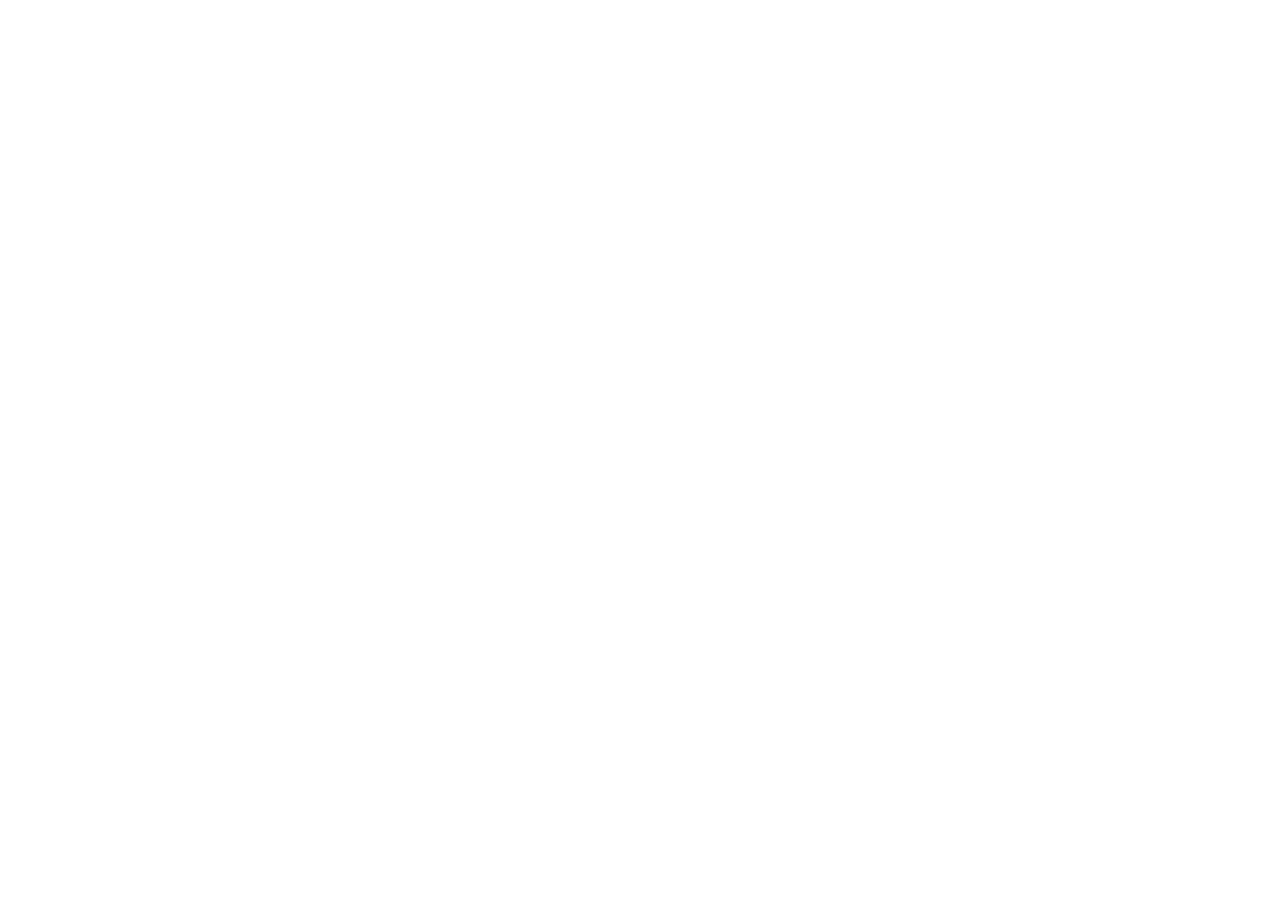
==== index.html @ 92e092a7 "1a" ====
<!DOCTYPE html>
<html>
<head>
  <meta charset="UTF-8">
  <title>Página de prueba<title>
</head>
<body>

<header id="header" class="App-header navbar-fixed-top">
    <div id="header-navigation" class="Header-navigation"><div class="Navigation ButtonGroup "></div></div>
    <div class="container">
        <h1 class="Header-title">
            <a href="https://chronalc.flarum.cloud" id="home-link">
                                            <img src="https://chronalc.flarum.cloud/assets/logo-mmslhruw.png" alt="Chronalc Forum" class="Header-logo">
                                    </a>
        </h1>
        <div id="header-primary" class="Header-primary"><ul class="Header-controls"></ul></div>
        <div id="header-secondary" class="Header-secondary"><ul class="Header-controls"><li class="item-search"><div class="Search "><div class="Search-input"><input class="FormControl" type="search" placeholder="Search Forum"></div><ul class="Dropdown-menu Search-results"></ul></div></li><li class="item-flags"><div class="ButtonGroup Dropdown dropdown NotificationsDropdown itemCount0"><button class="Dropdown-toggle Button Button--flat" data-toggle="dropdown" title="Flagged Posts"><i class="icon fas fa-flag Button-icon"></i><span class="Button-label">Flagged Posts</span></button><div class="Dropdown-menu Dropdown-menu--right"></div></div></li><li class="item-notifications"><div class="ButtonGroup Dropdown dropdown NotificationsDropdown itemCount0"><button class="Dropdown-toggle Button Button--flat" data-toggle="dropdown" title="Notifications"><i class="icon fas fa-bell Button-icon"></i><span class="Button-label">Notifications</span></button><div class="Dropdown-menu Dropdown-menu--right"></div></div></li><li class="item-session"><div class="ButtonGroup Dropdown dropdown SessionDropdown itemCount5"><button class="Dropdown-toggle Button Button--user Button--flat" data-toggle="dropdown"><img class="Avatar " src="https://chronalc.flarum.cloud/assets/avatars/tOVWVHpkF4E9mELz.png" alt=""> <span class="Button-label"><span class="username">admin</span></span></button><ul class="Dropdown-menu dropdown-menu Dropdown-menu--right"><li class="item-profile"><a href="/u/admin" active="false" type="button" title="Profile" class="hasIcon"><i class="icon fas fa-user Button-icon"></i><span class="Button-label">Profile</span></a></li><li class="item-settings"><a href="/settings" active="false" type="button" title="Settings" class="hasIcon"><i class="icon fas fa-cog Button-icon"></i><span class="Button-label">Settings</span></a></li><li class="item-administration"><a href="https://chronalc.flarum.cloud/admin" target="_blank" active="false" type="button" title="Administration" class="hasIcon"><i class="icon fas fa-wrench Button-icon"></i><span class="Button-label">Administration</span></a></li><li class="Dropdown-separator"></li><li class="item-logOut"><button type="button" title="Log Out" class="hasIcon"><i class="icon fas fa-sign-out-alt Button-icon"></i><span class="Button-label">Log Out</span></button></li></ul></div></li></ul></div>
    </div>
</header>

</body>
</html>

<style>
    
    
    /*! CSS Used from: https://chronalc.flarum.cloud/assets/forum-a314f57c.css */
.fas{-moz-osx-font-smoothing:grayscale;-webkit-font-smoothing:antialiased;display:inline-block;font-style:normal;font-variant:normal;text-rendering:auto;line-height:1;}
.fa-bell:before{content:"\f0f3";}
.fa-cog:before{content:"\f013";}
.fa-flag:before{content:"\f024";}
.fa-sign-out-alt:before{content:"\f2f5";}
.fa-user:before{content:"\f007";}
.fa-wrench:before{content:"\f0ad";}
.fas{font-family:'Font Awesome 5 Free';font-weight:900;}
header{display:block;}
a{background-color:transparent;}
a:active,a:hover{outline:0;}
h1{font-size:2em;margin:.67em 0;}
img{border:0;}
button,input{color:inherit;font:inherit;margin:0;}
button{overflow:visible;}
button{text-transform:none;}
button{-webkit-appearance:button;cursor:pointer;}
button::-moz-focus-inner,input::-moz-focus-inner{border:0;padding:0;}
input{line-height:normal;}
input[type="search"]{-webkit-appearance:textfield;-moz-box-sizing:content-box;-webkit-box-sizing:content-box;box-sizing:content-box;}
@media print{
*,*:before,*:after{background:transparent!important;color:#000!important;box-shadow:none!important;text-shadow:none!important;}
a,a:visited{text-decoration:underline;}
a[href]:after{content:" (" attr(href) ")";}
img{page-break-inside:avoid;}
img{max-width:100%!important;}
}
*,*:before,*:after{-webkit-box-sizing:border-box;-moz-box-sizing:border-box;box-sizing:border-box;}
h1{line-height:1.3;}
input,button{font-family:inherit;font-size:inherit;line-height:inherit;}
a{cursor:pointer;color:#001a2a;text-decoration:none;}
a:hover{text-decoration:underline;}
.container{margin-right:auto;margin-left:auto;padding-left:15px;padding-right:15px;}
.container:before,.container:after{content:" ";display:table;}
.container:after{clear:both;}
@media (min-width: 768px) and (max-width: 991px){
.container{width:768px;}
}
@media (min-width: 992px) and (max-width: 1099px){
.container{width:992px;}
}
@media (min-width: 1100px){
.container{width:1100px;}
}
input[type="search"]{-webkit-appearance:none;}
.Header-controls{margin:0;padding:0;list-style:none;}
.Header-logo{max-height:30px;vertical-align:middle;}
@media (max-width: 767px){
.App-header .container{padding:0;}
.Header-navigation{display:none;}
.Header-title{padding:13px 10px;font-size:16px;font-weight:normal;margin:0;text-align:center;}
.Header-controls{margin-top:10px;}
.Header-controls>li{padding:0 10px 0;}
.Header-controls .FormControl,.Header-controls .ButtonGroup,.Header-controls .Button{width:100%;text-align:left;}
.Header-secondary .Search{margin:10px 0;}
}
@media (max-width: 767px){
.App-drawer a{color:#fff;}
.App-drawer .Search-input{color:#99a3aa;}
.App-drawer .FormControl{background:#001726;border:0;color:#99a3aa;}
.App-drawer .FormControl::-moz-placeholder{color:#99a3aa;opacity:1;}
.App-drawer .FormControl:-ms-input-placeholder{color:#99a3aa;}
.App-drawer .FormControl::-webkit-input-placeholder{color:#99a3aa;}
.App-drawer .FormControl:focus{color:#fff;background:#00080c;}
.App-drawer .Button,.App-drawer .Button:hover{color:#99a3aa;background:#001726;}
.App-drawer .Button--flat{background:transparent;}
.App-drawer .Button:active,.App-drawer .Button:focus{background:#001726;color:#99a3aa;}
}
@media (min-width: 768px){
.App-header{background:rgba(0,26,42,0.98);position:fixed;top:0;left:0;right:0;z-index:1000;border-bottom:1px solid #e8ecf3;-webkit-transform:translate3d(0, 0, 0);transform:translate3d(0, 0, 0);-webkit-transition:box-shadow 0.2s, -webkit-transform 0.2s;-o-transition:box-shadow 0.2s, -webkit-transform 0.2s;transition:box-shadow 0.2s, -webkit-transform 0.2s;padding:8px;position:absolute;border-bottom:0;}
.affix .App-header{position:fixed;}
.App-header,.App-header a{color:#fff;}
.App-header .Search-input{color:#99a3aa;}
.App-header .FormControl{background:#001726;border:0;color:#99a3aa;}
.App-header .FormControl::-moz-placeholder{color:#99a3aa;opacity:1;}
.App-header .FormControl:-ms-input-placeholder{color:#99a3aa;}
.App-header .FormControl::-webkit-input-placeholder{color:#99a3aa;}
.App-header .FormControl:focus{color:#fff;background:#00080c;}
.App-header .Button,.App-header .Button:hover{color:#99a3aa;background:#001726;}
.App-header .Button--flat{background:transparent;}
.App-header .Button:active,.App-header .Button:focus{background:#001726;color:#99a3aa;}
.Header-navigation{float:left;margin-right:25px;}
.Header-controls,.Header-controls>li{display:inline-block;vertical-align:middle;}
.Header-primary{float:left;}
.Header-title{float:left;vertical-align:top;font-size:18px;font-weight:normal;margin:0 15px 0 0;line-height:34px;}
.Header-secondary{float:right;}
.Header-secondary .Search{margin-right:10px;}
}
@media (min-width: 768px) and (max-width: 767px){
.App-header{height:46px;}
}
@media (min-width: 768px) and (min-width: 768px){
.App-header{height:52px;}
}
@media (min-width: 768px) and (max-width: 991px){
.Header-secondary .Search:not(.active) input{padding-right:0;}
}
.Avatar{display:inline-block;box-sizing:content-box;color:#fff;text-align:center;vertical-align:top;background-color:#e8ecf3;font-weight:normal;width:48px;height:48px;border-radius:48px;font-size:24px;line-height:48px;}
.ButtonGroup{position:relative;display:inline-block;vertical-align:middle;}
.ButtonGroup>.Button{position:relative;float:left;}
.ButtonGroup>.Button:hover,.ButtonGroup>.Button:focus,.ButtonGroup>.Button:active{z-index:2;}
.Button{display:inline-block;margin-bottom:0;text-align:center;vertical-align:middle;cursor:pointer;white-space:nowrap;line-height:20px;padding:8px 13px;border-radius:4px;-webkit-user-select:none;-moz-user-select:none;-ms-user-select:none;user-select:none;color:#667c99;background:#e8ecf3;border:0;}
.Button:hover,.Button:focus{background-color:#d7dfea;}
.Button:active{background-color:#c7d2e1;}
.Button:hover{text-decoration:none;}
.Button:active{-webkit-box-shadow:inset 0 3px 5px rgba(0,0,0,0.125);box-shadow:inset 0 3px 5px rgba(0,0,0,0.125);outline:none;}
.Button:focus{outline:none;}
.Button .Button-label{-webkit-transition:margin-right .1s;-o-transition:margin-right .1s;transition:margin-right .1s;}
.Button--flat{background:transparent;border-radius:18px;}
.SessionDropdown .Dropdown-toggle{border-radius:18px;}
.SessionDropdown .Dropdown-toggle .Avatar{margin:-2px 5px -2px -6px;width:24px;height:24px;border-radius:24px;font-size:12px;line-height:24px;}
.Button-icon{margin-right:7px;}
.Button-icon{font-size:14px;}
.Dropdown{position:relative;}
.Dropdown-menu{position:absolute;top:100%;left:0;z-index:1030;display:none;min-width:160px;padding:8px 0;margin:7px 0;background:#fff;border-radius:4px;-webkit-box-shadow:0 2px 6px rgba(0,0,0,0.35);box-shadow:0 2px 6px rgba(0,0,0,0.35);list-style:none;text-align:left;color:#111;font-size:13px;line-height:1.5;}
.Dropdown-menu>li>a,.Dropdown-menu>li>button{padding:8px 15px;display:block;width:100%;color:#111;border-radius:0;border:0;background:none;white-space:nowrap;overflow:hidden;text-overflow:ellipsis;-webkit-box-shadow:none;box-shadow:none;text-align:left;font-size:13px;font-weight:normal;text-decoration:none;}
.Dropdown-menu>li>a.hasIcon,.Dropdown-menu>li>button.hasIcon{padding-left:40px;}
.Dropdown-menu>li>a .Button-icon,.Dropdown-menu>li>button .Button-icon{float:left;margin-left:-25px;margin-top:2px;width:16px;text-align:center;}
.Dropdown-menu>li>a:hover,.Dropdown-menu>li>button:hover{background:#e8ecf3;}
.Dropdown-menu>li>a:focus,.Dropdown-menu>li>button:focus{outline:none;}
.Dropdown-menu--right{left:auto;right:0;}
.Dropdown-separator{margin:8px 0;background-color:#e8ecf3;height:1px;}
@media (max-width: 767px){
.Dropdown .Dropdown-menu{margin:0;position:fixed;left:0!important;right:0!important;width:auto!important;bottom:0;top:auto;padding:0;padding-bottom:40px!important;display:block;max-height:70vh;border-radius:0;-webkit-box-shadow:0 2px 6px rgba(0,0,0,0.35);box-shadow:0 2px 6px rgba(0,0,0,0.35);visibility:hidden;overflow:auto;-webkit-overflow-scrolling:touch;-webkit-transform:translate3d(0, 70vh, 0);transform:translate3d(0, 70vh, 0);-webkit-transition:-webkit-transform  0.3s, visibility 0s 0.3s;-moz-transition:-moz-transform  0.3s, visibility 0s 0.3s;-o-transition:-o-transform  0.3s, visibility 0s 0.3s;transition:transform  0.3s, visibility 0s 0.3s;}
.Dropdown .Dropdown-menu>li>a,.Dropdown .Dropdown-menu>li>button{background:#fff;font-size:16px;padding:15px 20px;}
.Dropdown .Dropdown-menu>li>a.hasIcon,.Dropdown .Dropdown-menu>li>button.hasIcon{padding-left:50px;}
.Dropdown .Dropdown-menu>li>a .Button-icon,.Dropdown .Dropdown-menu>li>button .Button-icon{font-size:16px;margin-left:-30px;}
.Dropdown .Dropdown-menu>li>a:hover,.Dropdown .Dropdown-menu>li>button:hover{background:#e8ecf3;}
.Dropdown-separator{margin:0;}
}
.FormControl{display:block;width:100%;height:36px;padding:8px 13px;font-size:13px;line-height:1.5;color:#667c99;background-color:#e8ecf3;border:2px solid transparent;border-radius:4px;-webkit-transition:border-color .15s, background .15s;-o-transition:border-color .15s, background .15s;transition:border-color .15s, background .15s;-webkit-appearance:none;}
.FormControl:focus{background-color:#fff;color:#111;border-color:#001a2a;outline:none;}
.FormControl::-moz-placeholder{color:#667c99;opacity:1;}
.FormControl:-ms-input-placeholder{color:#667c99;}
.FormControl::-webkit-input-placeholder{color:#667c99;}
@media (max-width: 767px){
.FormControl{font-size:16px;}
}
.Search{position:relative;}
@media (min-width: 768px){
.Search{-webkit-transition:margin-left .4s;-o-transition:margin-left .4s;transition:margin-left .4s;}
}
.Search-results{max-height:70vh;overflow:auto;left:auto;right:0;}
@media (max-width: 767px){
.Search-results{left:0;}
}
.Search-input{overflow:hidden;color:#667c99;}
.Search-input:before{-moz-osx-font-smoothing:grayscale;-webkit-font-smoothing:antialiased;display:inline-block;font-style:normal;font-variant:normal;text-rendering:auto;line-height:1;font-family:'Font Awesome 5 Free';font-weight:900;content:"\f002";float:left;margin-right:-36px;width:36px;font-size:14px;text-align:center;position:relative;padding:8px 0;line-height:1.5;pointer-events:none;}
.Search-input input{float:left;width:225px;padding-left:32px;padding-right:32px;-webkit-transition:all .4s;-o-transition:all .4s;transition:all .4s;box-sizing:inherit!important;}
@media (min-width: 1100px){
.App-header .container{transition:width .2s;}
}
.NotificationsDropdown .Dropdown-menu{padding:0;}
.NotificationsDropdown .Dropdown-toggle .Button-label{margin-left:7px;}
@media (min-width: 768px){
.NotificationsDropdown .Dropdown-menu{width:425px;}
.NotificationsDropdown .Dropdown-toggle{width:36px;text-align:center;padding:8px 0;}
.NotificationsDropdown .Dropdown-toggle .Button-label{display:none;}
.NotificationsDropdown .Dropdown-toggle .Button-icon{font-size:16px;vertical-align:-1px;margin:0;}
}
/*! CSS Used fontfaces */
@font-face{font-family:'Font Awesome 5 Free';font-style:normal;font-weight:400;font-display:block;src:url('https://chronalc.flarum.cloud/assets/fonts/fa-regular-400.eot');src:url('https://chronalc.flarum.cloud/assets/fonts/fa-regular-400.eot#iefix') format('embedded-opentype'),url('https://chronalc.flarum.cloud/assets/fonts/fa-regular-400.woff2') format('woff2'),url('https://chronalc.flarum.cloud/assets/fonts/fa-regular-400.woff') format('woff'),url('https://chronalc.flarum.cloud/assets/fonts/fa-regular-400.ttf') format('truetype'),url('https://chronalc.flarum.cloud/assets/fonts/fa-regular-400.svg#fontawesome') format('svg');}
@font-face{font-family:'Font Awesome 5 Free';font-style:normal;font-weight:900;font-display:block;src:url('https://chronalc.flarum.cloud/assets/fonts/fa-solid-900.eot');src:url('https://chronalc.flarum.cloud/assets/fonts/fa-solid-900.eot#iefix') format('embedded-opentype'),url('https://chronalc.flarum.cloud/assets/fonts/fa-solid-900.woff2') format('woff2'),url('https://chronalc.flarum.cloud/assets/fonts/fa-solid-900.woff') format('woff'),url('https://chronalc.flarum.cloud/assets/fonts/fa-solid-900.ttf') format('truetype'),url('https://chronalc.flarum.cloud/assets/fonts/fa-solid-900.svg#fontawesome') format('svg');}
</style>
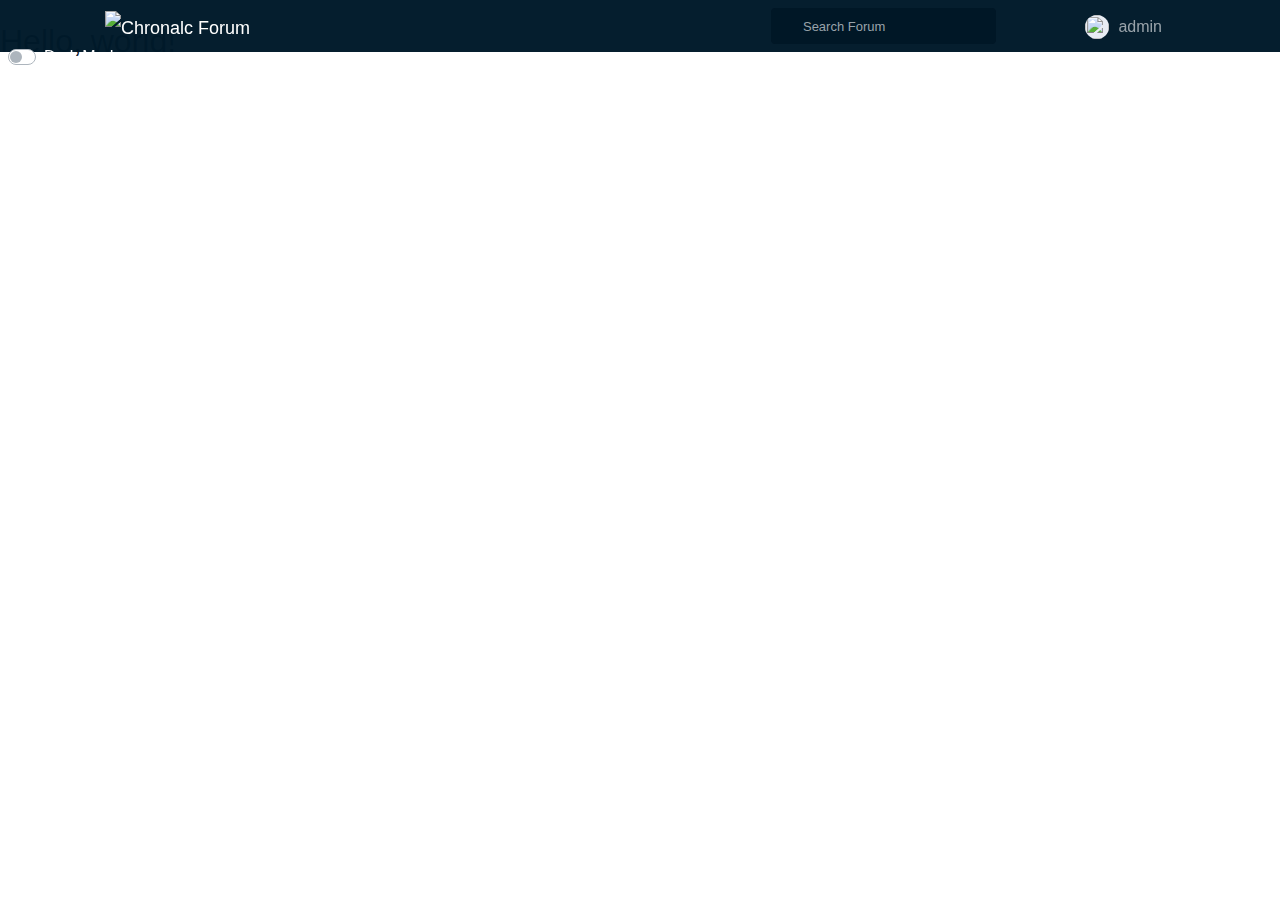
==== commit 1d920391: "U2" ====
--- a/index.html
+++ b/index.html
@@ -1,192 +1,42 @@
-<!DOCTYPE html>
-<html>
-<head>
-  <meta charset="UTF-8">
-  <title>Página de prueba<title>
-</head>
-<body>
+<!doctype html>
+<html lang="en">
+  <head>
+    <!-- Required meta tags -->
+    <meta charset="utf-8">
+    <title>Chronalc</title>
+    <meta name="viewport" content="width=device-width, initial-scale=1, shrink-to-fit=no">
 
-<header id="header" class="App-header navbar-fixed-top">
-    <div id="header-navigation" class="Header-navigation"><div class="Navigation ButtonGroup "></div></div>
-    <div class="container">
-        <h1 class="Header-title">
-            <a href="https://chronalc.flarum.cloud" id="home-link">
-                                            <img src="https://chronalc.flarum.cloud/assets/logo-mmslhruw.png" alt="Chronalc Forum" class="Header-logo">
-                                    </a>
-        </h1>
-        <div id="header-primary" class="Header-primary"><ul class="Header-controls"></ul></div>
-        <div id="header-secondary" class="Header-secondary"><ul class="Header-controls"><li class="item-search"><div class="Search "><div class="Search-input"><input class="FormControl" type="search" placeholder="Search Forum"></div><ul class="Dropdown-menu Search-results"></ul></div></li><li class="item-flags"><div class="ButtonGroup Dropdown dropdown NotificationsDropdown itemCount0"><button class="Dropdown-toggle Button Button--flat" data-toggle="dropdown" title="Flagged Posts"><i class="icon fas fa-flag Button-icon"></i><span class="Button-label">Flagged Posts</span></button><div class="Dropdown-menu Dropdown-menu--right"></div></div></li><li class="item-notifications"><div class="ButtonGroup Dropdown dropdown NotificationsDropdown itemCount0"><button class="Dropdown-toggle Button Button--flat" data-toggle="dropdown" title="Notifications"><i class="icon fas fa-bell Button-icon"></i><span class="Button-label">Notifications</span></button><div class="Dropdown-menu Dropdown-menu--right"></div></div></li><li class="item-session"><div class="ButtonGroup Dropdown dropdown SessionDropdown itemCount5"><button class="Dropdown-toggle Button Button--user Button--flat" data-toggle="dropdown"><img class="Avatar " src="https://chronalc.flarum.cloud/assets/avatars/tOVWVHpkF4E9mELz.png" alt=""> <span class="Button-label"><span class="username">admin</span></span></button><ul class="Dropdown-menu dropdown-menu Dropdown-menu--right"><li class="item-profile"><a href="/u/admin" active="false" type="button" title="Profile" class="hasIcon"><i class="icon fas fa-user Button-icon"></i><span class="Button-label">Profile</span></a></li><li class="item-settings"><a href="/settings" active="false" type="button" title="Settings" class="hasIcon"><i class="icon fas fa-cog Button-icon"></i><span class="Button-label">Settings</span></a></li><li class="item-administration"><a href="https://chronalc.flarum.cloud/admin" target="_blank" active="false" type="button" title="Administration" class="hasIcon"><i class="icon fas fa-wrench Button-icon"></i><span class="Button-label">Administration</span></a></li><li class="Dropdown-separator"></li><li class="item-logOut"><button type="button" title="Log Out" class="hasIcon"><i class="icon fas fa-sign-out-alt Button-icon"></i><span class="Button-label">Log Out</span></button></li></ul></div></li></ul></div>
-    </div>
-</header>
+    <!-- Bootstrap CSS -->
+    <link rel="stylesheet" href="https://stackpath.bootstrapcdn.com/bootstrap/4.4.1/css/bootstrap.min.css" integrity="sha384-Vkoo8x4CGsO3+Hhxv8T/Q5PaXtkKtu6ug5TOeNV6gBiFeWPGFN9MuhOf23Q9Ifjh" crossorigin="anonymous">
+    <link rel="stylesheet" href="css/chronalc.css">
 
-</body>
-</html>
+    <title>Hello, world!</title>
+  </head>
+  <body>
+    <h1>Hello, world!</h1>
 
-<style>
-    
-    
-    /*! CSS Used from: https://chronalc.flarum.cloud/assets/forum-a314f57c.css */
-.fas{-moz-osx-font-smoothing:grayscale;-webkit-font-smoothing:antialiased;display:inline-block;font-style:normal;font-variant:normal;text-rendering:auto;line-height:1;}
-.fa-bell:before{content:"\f0f3";}
-.fa-cog:before{content:"\f013";}
-.fa-flag:before{content:"\f024";}
-.fa-sign-out-alt:before{content:"\f2f5";}
-.fa-user:before{content:"\f007";}
-.fa-wrench:before{content:"\f0ad";}
-.fas{font-family:'Font Awesome 5 Free';font-weight:900;}
-header{display:block;}
-a{background-color:transparent;}
-a:active,a:hover{outline:0;}
-h1{font-size:2em;margin:.67em 0;}
-img{border:0;}
-button,input{color:inherit;font:inherit;margin:0;}
-button{overflow:visible;}
-button{text-transform:none;}
-button{-webkit-appearance:button;cursor:pointer;}
-button::-moz-focus-inner,input::-moz-focus-inner{border:0;padding:0;}
-input{line-height:normal;}
-input[type="search"]{-webkit-appearance:textfield;-moz-box-sizing:content-box;-webkit-box-sizing:content-box;box-sizing:content-box;}
-@media print{
-*,*:before,*:after{background:transparent!important;color:#000!important;box-shadow:none!important;text-shadow:none!important;}
-a,a:visited{text-decoration:underline;}
-a[href]:after{content:" (" attr(href) ")";}
-img{page-break-inside:avoid;}
-img{max-width:100%!important;}
-}
-*,*:before,*:after{-webkit-box-sizing:border-box;-moz-box-sizing:border-box;box-sizing:border-box;}
-h1{line-height:1.3;}
-input,button{font-family:inherit;font-size:inherit;line-height:inherit;}
-a{cursor:pointer;color:#001a2a;text-decoration:none;}
-a:hover{text-decoration:underline;}
-.container{margin-right:auto;margin-left:auto;padding-left:15px;padding-right:15px;}
-.container:before,.container:after{content:" ";display:table;}
-.container:after{clear:both;}
-@media (min-width: 768px) and (max-width: 991px){
-.container{width:768px;}
-}
-@media (min-width: 992px) and (max-width: 1099px){
-.container{width:992px;}
-}
-@media (min-width: 1100px){
-.container{width:1100px;}
-}
-input[type="search"]{-webkit-appearance:none;}
-.Header-controls{margin:0;padding:0;list-style:none;}
-.Header-logo{max-height:30px;vertical-align:middle;}
-@media (max-width: 767px){
-.App-header .container{padding:0;}
-.Header-navigation{display:none;}
-.Header-title{padding:13px 10px;font-size:16px;font-weight:normal;margin:0;text-align:center;}
-.Header-controls{margin-top:10px;}
-.Header-controls>li{padding:0 10px 0;}
-.Header-controls .FormControl,.Header-controls .ButtonGroup,.Header-controls .Button{width:100%;text-align:left;}
-.Header-secondary .Search{margin:10px 0;}
-}
-@media (max-width: 767px){
-.App-drawer a{color:#fff;}
-.App-drawer .Search-input{color:#99a3aa;}
-.App-drawer .FormControl{background:#001726;border:0;color:#99a3aa;}
-.App-drawer .FormControl::-moz-placeholder{color:#99a3aa;opacity:1;}
-.App-drawer .FormControl:-ms-input-placeholder{color:#99a3aa;}
-.App-drawer .FormControl::-webkit-input-placeholder{color:#99a3aa;}
-.App-drawer .FormControl:focus{color:#fff;background:#00080c;}
-.App-drawer .Button,.App-drawer .Button:hover{color:#99a3aa;background:#001726;}
-.App-drawer .Button--flat{background:transparent;}
-.App-drawer .Button:active,.App-drawer .Button:focus{background:#001726;color:#99a3aa;}
-}
-@media (min-width: 768px){
-.App-header{background:rgba(0,26,42,0.98);position:fixed;top:0;left:0;right:0;z-index:1000;border-bottom:1px solid #e8ecf3;-webkit-transform:translate3d(0, 0, 0);transform:translate3d(0, 0, 0);-webkit-transition:box-shadow 0.2s, -webkit-transform 0.2s;-o-transition:box-shadow 0.2s, -webkit-transform 0.2s;transition:box-shadow 0.2s, -webkit-transform 0.2s;padding:8px;position:absolute;border-bottom:0;}
-.affix .App-header{position:fixed;}
-.App-header,.App-header a{color:#fff;}
-.App-header .Search-input{color:#99a3aa;}
-.App-header .FormControl{background:#001726;border:0;color:#99a3aa;}
-.App-header .FormControl::-moz-placeholder{color:#99a3aa;opacity:1;}
-.App-header .FormControl:-ms-input-placeholder{color:#99a3aa;}
-.App-header .FormControl::-webkit-input-placeholder{color:#99a3aa;}
-.App-header .FormControl:focus{color:#fff;background:#00080c;}
-.App-header .Button,.App-header .Button:hover{color:#99a3aa;background:#001726;}
-.App-header .Button--flat{background:transparent;}
-.App-header .Button:active,.App-header .Button:focus{background:#001726;color:#99a3aa;}
-.Header-navigation{float:left;margin-right:25px;}
-.Header-controls,.Header-controls>li{display:inline-block;vertical-align:middle;}
-.Header-primary{float:left;}
-.Header-title{float:left;vertical-align:top;font-size:18px;font-weight:normal;margin:0 15px 0 0;line-height:34px;}
-.Header-secondary{float:right;}
-.Header-secondary .Search{margin-right:10px;}
-}
-@media (min-width: 768px) and (max-width: 767px){
-.App-header{height:46px;}
-}
-@media (min-width: 768px) and (min-width: 768px){
-.App-header{height:52px;}
-}
-@media (min-width: 768px) and (max-width: 991px){
-.Header-secondary .Search:not(.active) input{padding-right:0;}
-}
-.Avatar{display:inline-block;box-sizing:content-box;color:#fff;text-align:center;vertical-align:top;background-color:#e8ecf3;font-weight:normal;width:48px;height:48px;border-radius:48px;font-size:24px;line-height:48px;}
-.ButtonGroup{position:relative;display:inline-block;vertical-align:middle;}
-.ButtonGroup>.Button{position:relative;float:left;}
-.ButtonGroup>.Button:hover,.ButtonGroup>.Button:focus,.ButtonGroup>.Button:active{z-index:2;}
-.Button{display:inline-block;margin-bottom:0;text-align:center;vertical-align:middle;cursor:pointer;white-space:nowrap;line-height:20px;padding:8px 13px;border-radius:4px;-webkit-user-select:none;-moz-user-select:none;-ms-user-select:none;user-select:none;color:#667c99;background:#e8ecf3;border:0;}
-.Button:hover,.Button:focus{background-color:#d7dfea;}
-.Button:active{background-color:#c7d2e1;}
-.Button:hover{text-decoration:none;}
-.Button:active{-webkit-box-shadow:inset 0 3px 5px rgba(0,0,0,0.125);box-shadow:inset 0 3px 5px rgba(0,0,0,0.125);outline:none;}
-.Button:focus{outline:none;}
-.Button .Button-label{-webkit-transition:margin-right .1s;-o-transition:margin-right .1s;transition:margin-right .1s;}
-.Button--flat{background:transparent;border-radius:18px;}
-.SessionDropdown .Dropdown-toggle{border-radius:18px;}
-.SessionDropdown .Dropdown-toggle .Avatar{margin:-2px 5px -2px -6px;width:24px;height:24px;border-radius:24px;font-size:12px;line-height:24px;}
-.Button-icon{margin-right:7px;}
-.Button-icon{font-size:14px;}
-.Dropdown{position:relative;}
-.Dropdown-menu{position:absolute;top:100%;left:0;z-index:1030;display:none;min-width:160px;padding:8px 0;margin:7px 0;background:#fff;border-radius:4px;-webkit-box-shadow:0 2px 6px rgba(0,0,0,0.35);box-shadow:0 2px 6px rgba(0,0,0,0.35);list-style:none;text-align:left;color:#111;font-size:13px;line-height:1.5;}
-.Dropdown-menu>li>a,.Dropdown-menu>li>button{padding:8px 15px;display:block;width:100%;color:#111;border-radius:0;border:0;background:none;white-space:nowrap;overflow:hidden;text-overflow:ellipsis;-webkit-box-shadow:none;box-shadow:none;text-align:left;font-size:13px;font-weight:normal;text-decoration:none;}
-.Dropdown-menu>li>a.hasIcon,.Dropdown-menu>li>button.hasIcon{padding-left:40px;}
-.Dropdown-menu>li>a .Button-icon,.Dropdown-menu>li>button .Button-icon{float:left;margin-left:-25px;margin-top:2px;width:16px;text-align:center;}
-.Dropdown-menu>li>a:hover,.Dropdown-menu>li>button:hover{background:#e8ecf3;}
-.Dropdown-menu>li>a:focus,.Dropdown-menu>li>button:focus{outline:none;}
-.Dropdown-menu--right{left:auto;right:0;}
-.Dropdown-separator{margin:8px 0;background-color:#e8ecf3;height:1px;}
-@media (max-width: 767px){
-.Dropdown .Dropdown-menu{margin:0;position:fixed;left:0!important;right:0!important;width:auto!important;bottom:0;top:auto;padding:0;padding-bottom:40px!important;display:block;max-height:70vh;border-radius:0;-webkit-box-shadow:0 2px 6px rgba(0,0,0,0.35);box-shadow:0 2px 6px rgba(0,0,0,0.35);visibility:hidden;overflow:auto;-webkit-overflow-scrolling:touch;-webkit-transform:translate3d(0, 70vh, 0);transform:translate3d(0, 70vh, 0);-webkit-transition:-webkit-transform  0.3s, visibility 0s 0.3s;-moz-transition:-moz-transform  0.3s, visibility 0s 0.3s;-o-transition:-o-transform  0.3s, visibility 0s 0.3s;transition:transform  0.3s, visibility 0s 0.3s;}
-.Dropdown .Dropdown-menu>li>a,.Dropdown .Dropdown-menu>li>button{background:#fff;font-size:16px;padding:15px 20px;}
-.Dropdown .Dropdown-menu>li>a.hasIcon,.Dropdown .Dropdown-menu>li>button.hasIcon{padding-left:50px;}
-.Dropdown .Dropdown-menu>li>a .Button-icon,.Dropdown .Dropdown-menu>li>button .Button-icon{font-size:16px;margin-left:-30px;}
-.Dropdown .Dropdown-menu>li>a:hover,.Dropdown .Dropdown-menu>li>button:hover{background:#e8ecf3;}
-.Dropdown-separator{margin:0;}
-}
-.FormControl{display:block;width:100%;height:36px;padding:8px 13px;font-size:13px;line-height:1.5;color:#667c99;background-color:#e8ecf3;border:2px solid transparent;border-radius:4px;-webkit-transition:border-color .15s, background .15s;-o-transition:border-color .15s, background .15s;transition:border-color .15s, background .15s;-webkit-appearance:none;}
-.FormControl:focus{background-color:#fff;color:#111;border-color:#001a2a;outline:none;}
-.FormControl::-moz-placeholder{color:#667c99;opacity:1;}
-.FormControl:-ms-input-placeholder{color:#667c99;}
-.FormControl::-webkit-input-placeholder{color:#667c99;}
-@media (max-width: 767px){
-.FormControl{font-size:16px;}
-}
-.Search{position:relative;}
-@media (min-width: 768px){
-.Search{-webkit-transition:margin-left .4s;-o-transition:margin-left .4s;transition:margin-left .4s;}
-}
-.Search-results{max-height:70vh;overflow:auto;left:auto;right:0;}
-@media (max-width: 767px){
-.Search-results{left:0;}
-}
-.Search-input{overflow:hidden;color:#667c99;}
-.Search-input:before{-moz-osx-font-smoothing:grayscale;-webkit-font-smoothing:antialiased;display:inline-block;font-style:normal;font-variant:normal;text-rendering:auto;line-height:1;font-family:'Font Awesome 5 Free';font-weight:900;content:"\f002";float:left;margin-right:-36px;width:36px;font-size:14px;text-align:center;position:relative;padding:8px 0;line-height:1.5;pointer-events:none;}
-.Search-input input{float:left;width:225px;padding-left:32px;padding-right:32px;-webkit-transition:all .4s;-o-transition:all .4s;transition:all .4s;box-sizing:inherit!important;}
-@media (min-width: 1100px){
-.App-header .container{transition:width .2s;}
-}
-.NotificationsDropdown .Dropdown-menu{padding:0;}
-.NotificationsDropdown .Dropdown-toggle .Button-label{margin-left:7px;}
-@media (min-width: 768px){
-.NotificationsDropdown .Dropdown-menu{width:425px;}
-.NotificationsDropdown .Dropdown-toggle{width:36px;text-align:center;padding:8px 0;}
-.NotificationsDropdown .Dropdown-toggle .Button-label{display:none;}
-.NotificationsDropdown .Dropdown-toggle .Button-icon{font-size:16px;vertical-align:-1px;margin:0;}
-}
-/*! CSS Used fontfaces */
-@font-face{font-family:'Font Awesome 5 Free';font-style:normal;font-weight:400;font-display:block;src:url('https://chronalc.flarum.cloud/assets/fonts/fa-regular-400.eot');src:url('https://chronalc.flarum.cloud/assets/fonts/fa-regular-400.eot#iefix') format('embedded-opentype'),url('https://chronalc.flarum.cloud/assets/fonts/fa-regular-400.woff2') format('woff2'),url('https://chronalc.flarum.cloud/assets/fonts/fa-regular-400.woff') format('woff'),url('https://chronalc.flarum.cloud/assets/fonts/fa-regular-400.ttf') format('truetype'),url('https://chronalc.flarum.cloud/assets/fonts/fa-regular-400.svg#fontawesome') format('svg');}
-@font-face{font-family:'Font Awesome 5 Free';font-style:normal;font-weight:900;font-display:block;src:url('https://chronalc.flarum.cloud/assets/fonts/fa-solid-900.eot');src:url('https://chronalc.flarum.cloud/assets/fonts/fa-solid-900.eot#iefix') format('embedded-opentype'),url('https://chronalc.flarum.cloud/assets/fonts/fa-solid-900.woff2') format('woff2'),url('https://chronalc.flarum.cloud/assets/fonts/fa-solid-900.woff') format('woff'),url('https://chronalc.flarum.cloud/assets/fonts/fa-solid-900.ttf') format('truetype'),url('https://chronalc.flarum.cloud/assets/fonts/fa-solid-900.svg#fontawesome') format('svg');}
-</style>+    <header id="header" class="App-header navbar-fixed-top">
+        <div id="header-navigation" class="Header-navigation"><div class="Navigation ButtonGroup "></div></div>
+        <div class="container">
+            <h1 class="Header-title">
+                <a href="https://chronalc.flarum.cloud" id="home-link">
+                                                <img src="https://chronalc.flarum.cloud/assets/logo-mmslhruw.png" alt="Chronalc Forum" class="Header-logo">
+                                        </a>
+            </h1>
+            <div id="header-primary" class="Header-primary"><ul class="Header-controls"></ul></div>
+            <div id="header-secondary" class="Header-secondary"><ul class="Header-controls"><li class="item-search"><div class="Search "><div class="Search-input"><input class="FormControl" type="search" placeholder="Search Forum"></div><ul class="Dropdown-menu Search-results"></ul></div></li><li class="item-flags"><div class="ButtonGroup Dropdown dropdown NotificationsDropdown itemCount0"><button class="Dropdown-toggle Button Button--flat" data-toggle="dropdown" title="Flagged Posts"><i class="icon fas fa-flag Button-icon"></i><span class="Button-label">Flagged Posts</span></button><div class="Dropdown-menu Dropdown-menu--right"></div></div></li><li class="item-notifications"><div class="ButtonGroup Dropdown dropdown NotificationsDropdown itemCount0"><button class="Dropdown-toggle Button Button--flat" data-toggle="dropdown" title="Notifications"><i class="icon fas fa-bell Button-icon"></i><span class="Button-label">Notifications</span></button><div class="Dropdown-menu Dropdown-menu--right"></div></div></li><li class="item-session"><div class="ButtonGroup Dropdown dropdown SessionDropdown itemCount5"><button class="Dropdown-toggle Button Button--user Button--flat" data-toggle="dropdown"><img class="Avatar " src="https://chronalc.flarum.cloud/assets/avatars/tOVWVHpkF4E9mELz.png" alt=""> <span class="Button-label"><span class="username">admin</span></span></button><ul class="Dropdown-menu dropdown-menu Dropdown-menu--right"><li class="item-profile"><a href="/u/admin" active="false" type="button" title="Profile" class="hasIcon"><i class="icon fas fa-user Button-icon"></i><span class="Button-label">Profile</span></a></li><li class="item-settings"><a href="/settings" active="false" type="button" title="Settings" class="hasIcon"><i class="icon fas fa-cog Button-icon"></i><span class="Button-label">Settings</span></a></li><li class="item-administration"><a href="https://chronalc.flarum.cloud/admin" target="_blank" active="false" type="button" title="Administration" class="hasIcon"><i class="icon fas fa-wrench Button-icon"></i><span class="Button-label">Administration</span></a></li><li class="Dropdown-separator"></li><li class="item-logOut"><button type="button" title="Log Out" class="hasIcon"><i class="icon fas fa-sign-out-alt Button-icon"></i><span class="Button-label">Log Out</span></button></li></ul></div></li></ul></div>
+        </div>
+        <div class="custom-control custom-switch">
+            <input type="checkbox" class="custom-control-input" id="darkSwitch" />
+            <label class="custom-control-label" for="darkSwitch">Dark Mode</label>
+          </div>
+          <script src="dark-mode-switch.min.js"></script>
+    </header>
+
+    <!-- Optional JavaScript -->
+    <!-- jQuery first, then Popper.js, then Bootstrap JS -->
+    <script src="https://code.jquery.com/jquery-3.4.1.slim.min.js" integrity="sha384-J6qa4849blE2+poT4WnyKhv5vZF5SrPo0iEjwBvKU7imGFAV0wwj1yYfoRSJoZ+n" crossorigin="anonymous"></script>
+    <script src="https://cdn.jsdelivr.net/npm/popper.js@1.16.0/dist/umd/popper.min.js" integrity="sha384-Q6E9RHvbIyZFJoft+2mJbHaEWldlvI9IOYy5n3zV9zzTtmI3UksdQRVvoxMfooAo" crossorigin="anonymous"></script>
+    <script src="https://stackpath.bootstrapcdn.com/bootstrap/4.4.1/js/bootstrap.min.js" integrity="sha384-wfSDF2E50Y2D1uUdj0O3uMBJnjuUD4Ih7YwaYd1iqfktj0Uod8GCExl3Og8ifwB6" crossorigin="anonymous"></script>
+  </body>
+</html>--- a/css/chronalc.css
+++ b/css/chronalc.css
@@ -0,0 +1,163 @@
+.fas{-moz-osx-font-smoothing:grayscale;-webkit-font-smoothing:antialiased;display:inline-block;font-style:normal;font-variant:normal;text-rendering:auto;line-height:1;}
+.fa-bell:before{content:"\f0f3";}
+.fa-cog:before{content:"\f013";}
+.fa-flag:before{content:"\f024";}
+.fa-sign-out-alt:before{content:"\f2f5";}
+.fa-user:before{content:"\f007";}
+.fa-wrench:before{content:"\f0ad";}
+.fas{font-family:'Font Awesome 5 Free';font-weight:900;}
+header{display:block;}
+a{background-color:transparent;}
+a:active,a:hover{outline:0;}
+h1{font-size:2em;margin:.67em 0;}
+img{border:0;}
+button,input{color:inherit;font:inherit;margin:0;}
+button{overflow:visible;}
+button{text-transform:none;}
+button{-webkit-appearance:button;cursor:pointer;}
+button::-moz-focus-inner,input::-moz-focus-inner{border:0;padding:0;}
+input{line-height:normal;}
+input[type="search"]{-webkit-appearance:textfield;-moz-box-sizing:content-box;-webkit-box-sizing:content-box;box-sizing:content-box;}
+@media print{
+*,*:before,*:after{background:transparent!important;color:#000!important;box-shadow:none!important;text-shadow:none!important;}
+a,a:visited{text-decoration:underline;}
+a[href]:after{content:" (" attr(href) ")";}
+img{page-break-inside:avoid;}
+img{max-width:100%!important;}
+}
+*,*:before,*:after{-webkit-box-sizing:border-box;-moz-box-sizing:border-box;box-sizing:border-box;}
+h1{line-height:1.3;}
+input,button{font-family:inherit;font-size:inherit;line-height:inherit;}
+a{cursor:pointer;color:#001a2a;text-decoration:none;}
+a:hover{text-decoration:underline;}
+.container{margin-right:auto;margin-left:auto;padding-left:15px;padding-right:15px;}
+.container:before,.container:after{content:" ";display:table;}
+.container:after{clear:both;}
+@media (min-width: 768px) and (max-width: 991px){
+.container{width:768px;}
+}
+@media (min-width: 992px) and (max-width: 1099px){
+.container{width:992px;}
+}
+@media (min-width: 1100px){
+.container{width:1100px;}
+}
+input[type="search"]{-webkit-appearance:none;}
+.Header-controls{margin:0;padding:0;list-style:none;}
+.Header-logo{max-height:30px;vertical-align:middle;}
+@media (max-width: 767px){
+.App-header .container{padding:0;}
+.Header-navigation{display:none;}
+.Header-title{padding:13px 10px;font-size:16px;font-weight:normal;margin:0;text-align:center;}
+.Header-controls{margin-top:10px;}
+.Header-controls>li{padding:0 10px 0;}
+.Header-controls .FormControl,.Header-controls .ButtonGroup,.Header-controls .Button{width:100%;text-align:left;}
+.Header-secondary .Search{margin:10px 0;}
+}
+@media (max-width: 767px){
+.App-drawer a{color:#fff;}
+.App-drawer .Search-input{color:#99a3aa;}
+.App-drawer .FormControl{background:#001726;border:0;color:#99a3aa;}
+.App-drawer .FormControl::-moz-placeholder{color:#99a3aa;opacity:1;}
+.App-drawer .FormControl:-ms-input-placeholder{color:#99a3aa;}
+.App-drawer .FormControl::-webkit-input-placeholder{color:#99a3aa;}
+.App-drawer .FormControl:focus{color:#fff;background:#00080c;}
+.App-drawer .Button,.App-drawer .Button:hover{color:#99a3aa;background:#001726;}
+.App-drawer .Button--flat{background:transparent;}
+.App-drawer .Button:active,.App-drawer .Button:focus{background:#001726;color:#99a3aa;}
+}
+@media (min-width: 768px){
+.App-header{background:rgba(0,26,42,0.98);position:fixed;top:0;left:0;right:0;z-index:1000;border-bottom:1px solid #e8ecf3;-webkit-transform:translate3d(0, 0, 0);transform:translate3d(0, 0, 0);-webkit-transition:box-shadow 0.2s, -webkit-transform 0.2s;-o-transition:box-shadow 0.2s, -webkit-transform 0.2s;transition:box-shadow 0.2s, -webkit-transform 0.2s;padding:8px;position:absolute;border-bottom:0;}
+.affix .App-header{position:fixed;}
+.App-header,.App-header a{color:#fff;}
+.App-header .Search-input{color:#99a3aa;}
+.App-header .FormControl{background:#001726;border:0;color:#99a3aa;}
+.App-header .FormControl::-moz-placeholder{color:#99a3aa;opacity:1;}
+.App-header .FormControl:-ms-input-placeholder{color:#99a3aa;}
+.App-header .FormControl::-webkit-input-placeholder{color:#99a3aa;}
+.App-header .FormControl:focus{color:#fff;background:#00080c;}
+.App-header .Button,.App-header .Button:hover{color:#99a3aa;background:#001726;}
+.App-header .Button--flat{background:transparent;}
+.App-header .Button:active,.App-header .Button:focus{background:#001726;color:#99a3aa;}
+.Header-navigation{float:left;margin-right:25px;}
+.Header-controls,.Header-controls>li{display:inline-block;vertical-align:middle;}
+.Header-primary{float:left;}
+.Header-title{float:left;vertical-align:top;font-size:18px;font-weight:normal;margin:0 15px 0 0;line-height:34px;}
+.Header-secondary{float:right;}
+.Header-secondary .Search{margin-right:10px;}
+}
+@media (min-width: 768px) and (max-width: 767px){
+.App-header{height:46px;}
+}
+@media (min-width: 768px) and (min-width: 768px){
+.App-header{height:52px;}
+}
+@media (min-width: 768px) and (max-width: 991px){
+.Header-secondary .Search:not(.active) input{padding-right:0;}
+}
+.Avatar{display:inline-block;box-sizing:content-box;color:#fff;text-align:center;vertical-align:top;background-color:#e8ecf3;font-weight:normal;width:48px;height:48px;border-radius:48px;font-size:24px;line-height:48px;}
+.ButtonGroup{position:relative;display:inline-block;vertical-align:middle;}
+.ButtonGroup>.Button{position:relative;float:left;}
+.ButtonGroup>.Button:hover,.ButtonGroup>.Button:focus,.ButtonGroup>.Button:active{z-index:2;}
+.Button{display:inline-block;margin-bottom:0;text-align:center;vertical-align:middle;cursor:pointer;white-space:nowrap;line-height:20px;padding:8px 13px;border-radius:4px;-webkit-user-select:none;-moz-user-select:none;-ms-user-select:none;user-select:none;color:#667c99;background:#e8ecf3;border:0;}
+.Button:hover,.Button:focus{background-color:#d7dfea;}
+.Button:active{background-color:#c7d2e1;}
+.Button:hover{text-decoration:none;}
+.Button:active{-webkit-box-shadow:inset 0 3px 5px rgba(0,0,0,0.125);box-shadow:inset 0 3px 5px rgba(0,0,0,0.125);outline:none;}
+.Button:focus{outline:none;}
+.Button .Button-label{-webkit-transition:margin-right .1s;-o-transition:margin-right .1s;transition:margin-right .1s;}
+.Button--flat{background:transparent;border-radius:18px;}
+.SessionDropdown .Dropdown-toggle{border-radius:18px;}
+.SessionDropdown .Dropdown-toggle .Avatar{margin:-2px 5px -2px -6px;width:24px;height:24px;border-radius:24px;font-size:12px;line-height:24px;}
+.Button-icon{margin-right:7px;}
+.Button-icon{font-size:14px;}
+.Dropdown{position:relative;}
+.Dropdown-menu{position:absolute;top:100%;left:0;z-index:1030;display:none;min-width:160px;padding:8px 0;margin:7px 0;background:#fff;border-radius:4px;-webkit-box-shadow:0 2px 6px rgba(0,0,0,0.35);box-shadow:0 2px 6px rgba(0,0,0,0.35);list-style:none;text-align:left;color:#111;font-size:13px;line-height:1.5;}
+.Dropdown-menu>li>a,.Dropdown-menu>li>button{padding:8px 15px;display:block;width:100%;color:#111;border-radius:0;border:0;background:none;white-space:nowrap;overflow:hidden;text-overflow:ellipsis;-webkit-box-shadow:none;box-shadow:none;text-align:left;font-size:13px;font-weight:normal;text-decoration:none;}
+.Dropdown-menu>li>a.hasIcon,.Dropdown-menu>li>button.hasIcon{padding-left:40px;}
+.Dropdown-menu>li>a .Button-icon,.Dropdown-menu>li>button .Button-icon{float:left;margin-left:-25px;margin-top:2px;width:16px;text-align:center;}
+.Dropdown-menu>li>a:hover,.Dropdown-menu>li>button:hover{background:#e8ecf3;}
+.Dropdown-menu>li>a:focus,.Dropdown-menu>li>button:focus{outline:none;}
+.Dropdown-menu--right{left:auto;right:0;}
+.Dropdown-separator{margin:8px 0;background-color:#e8ecf3;height:1px;}
+@media (max-width: 767px){
+.Dropdown .Dropdown-menu{margin:0;position:fixed;left:0!important;right:0!important;width:auto!important;bottom:0;top:auto;padding:0;padding-bottom:40px!important;display:block;max-height:70vh;border-radius:0;-webkit-box-shadow:0 2px 6px rgba(0,0,0,0.35);box-shadow:0 2px 6px rgba(0,0,0,0.35);visibility:hidden;overflow:auto;-webkit-overflow-scrolling:touch;-webkit-transform:translate3d(0, 70vh, 0);transform:translate3d(0, 70vh, 0);-webkit-transition:-webkit-transform  0.3s, visibility 0s 0.3s;-moz-transition:-moz-transform  0.3s, visibility 0s 0.3s;-o-transition:-o-transform  0.3s, visibility 0s 0.3s;transition:transform  0.3s, visibility 0s 0.3s;}
+.Dropdown .Dropdown-menu>li>a,.Dropdown .Dropdown-menu>li>button{background:#fff;font-size:16px;padding:15px 20px;}
+.Dropdown .Dropdown-menu>li>a.hasIcon,.Dropdown .Dropdown-menu>li>button.hasIcon{padding-left:50px;}
+.Dropdown .Dropdown-menu>li>a .Button-icon,.Dropdown .Dropdown-menu>li>button .Button-icon{font-size:16px;margin-left:-30px;}
+.Dropdown .Dropdown-menu>li>a:hover,.Dropdown .Dropdown-menu>li>button:hover{background:#e8ecf3;}
+.Dropdown-separator{margin:0;}
+}
+.FormControl{display:block;width:100%;height:36px;padding:8px 13px;font-size:13px;line-height:1.5;color:#667c99;background-color:#e8ecf3;border:2px solid transparent;border-radius:4px;-webkit-transition:border-color .15s, background .15s;-o-transition:border-color .15s, background .15s;transition:border-color .15s, background .15s;-webkit-appearance:none;}
+.FormControl:focus{background-color:#fff;color:#111;border-color:#001a2a;outline:none;}
+.FormControl::-moz-placeholder{color:#667c99;opacity:1;}
+.FormControl:-ms-input-placeholder{color:#667c99;}
+.FormControl::-webkit-input-placeholder{color:#667c99;}
+@media (max-width: 767px){
+.FormControl{font-size:16px;}
+}
+.Search{position:relative;}
+@media (min-width: 768px){
+.Search{-webkit-transition:margin-left .4s;-o-transition:margin-left .4s;transition:margin-left .4s;}
+}
+.Search-results{max-height:70vh;overflow:auto;left:auto;right:0;}
+@media (max-width: 767px){
+.Search-results{left:0;}
+}
+.Search-input{overflow:hidden;color:#667c99;}
+.Search-input:before{-moz-osx-font-smoothing:grayscale;-webkit-font-smoothing:antialiased;display:inline-block;font-style:normal;font-variant:normal;text-rendering:auto;line-height:1;font-family:'Font Awesome 5 Free';font-weight:900;content:"\f002";float:left;margin-right:-36px;width:36px;font-size:14px;text-align:center;position:relative;padding:8px 0;line-height:1.5;pointer-events:none;}
+.Search-input input{float:left;width:225px;padding-left:32px;padding-right:32px;-webkit-transition:all .4s;-o-transition:all .4s;transition:all .4s;box-sizing:inherit!important;}
+@media (min-width: 1100px){
+.App-header .container{transition:width .2s;}
+}
+.NotificationsDropdown .Dropdown-menu{padding:0;}
+.NotificationsDropdown .Dropdown-toggle .Button-label{margin-left:7px;}
+@media (min-width: 768px){
+.NotificationsDropdown .Dropdown-menu{width:425px;}
+.NotificationsDropdown .Dropdown-toggle{width:36px;text-align:center;padding:8px 0;}
+.NotificationsDropdown .Dropdown-toggle .Button-label{display:none;}
+.NotificationsDropdown .Dropdown-toggle .Button-icon{font-size:16px;vertical-align:-1px;margin:0;}
+}
+/*! CSS Used fontfaces */
+@font-face{font-family:'Font Awesome 5 Free';font-style:normal;font-weight:400;font-display:block;src:url('https://chronalc.flarum.cloud/assets/fonts/fa-regular-400.eot');src:url('https://chronalc.flarum.cloud/assets/fonts/fa-regular-400.eot#iefix') format('embedded-opentype'),url('https://chronalc.flarum.cloud/assets/fonts/fa-regular-400.woff2') format('woff2'),url('https://chronalc.flarum.cloud/assets/fonts/fa-regular-400.woff') format('woff'),url('https://chronalc.flarum.cloud/assets/fonts/fa-regular-400.ttf') format('truetype'),url('https://chronalc.flarum.cloud/assets/fonts/fa-regular-400.svg#fontawesome') format('svg');}
+@font-face{font-family:'Font Awesome 5 Free';font-style:normal;font-weight:900;font-display:block;src:url('https://chronalc.flarum.cloud/assets/fonts/fa-solid-900.eot');src:url('https://chronalc.flarum.cloud/assets/fonts/fa-solid-900.eot#iefix') format('embedded-opentype'),url('https://chronalc.flarum.cloud/assets/fonts/fa-solid-900.woff2') format('woff2'),url('https://chronalc.flarum.cloud/assets/fonts/fa-solid-900.woff') format('woff'),url('https://chronalc.flarum.cloud/assets/fonts/fa-solid-900.ttf') format('truetype'),url('https://chronalc.flarum.cloud/assets/fonts/fa-solid-900.svg#fontawesome') format('svg');}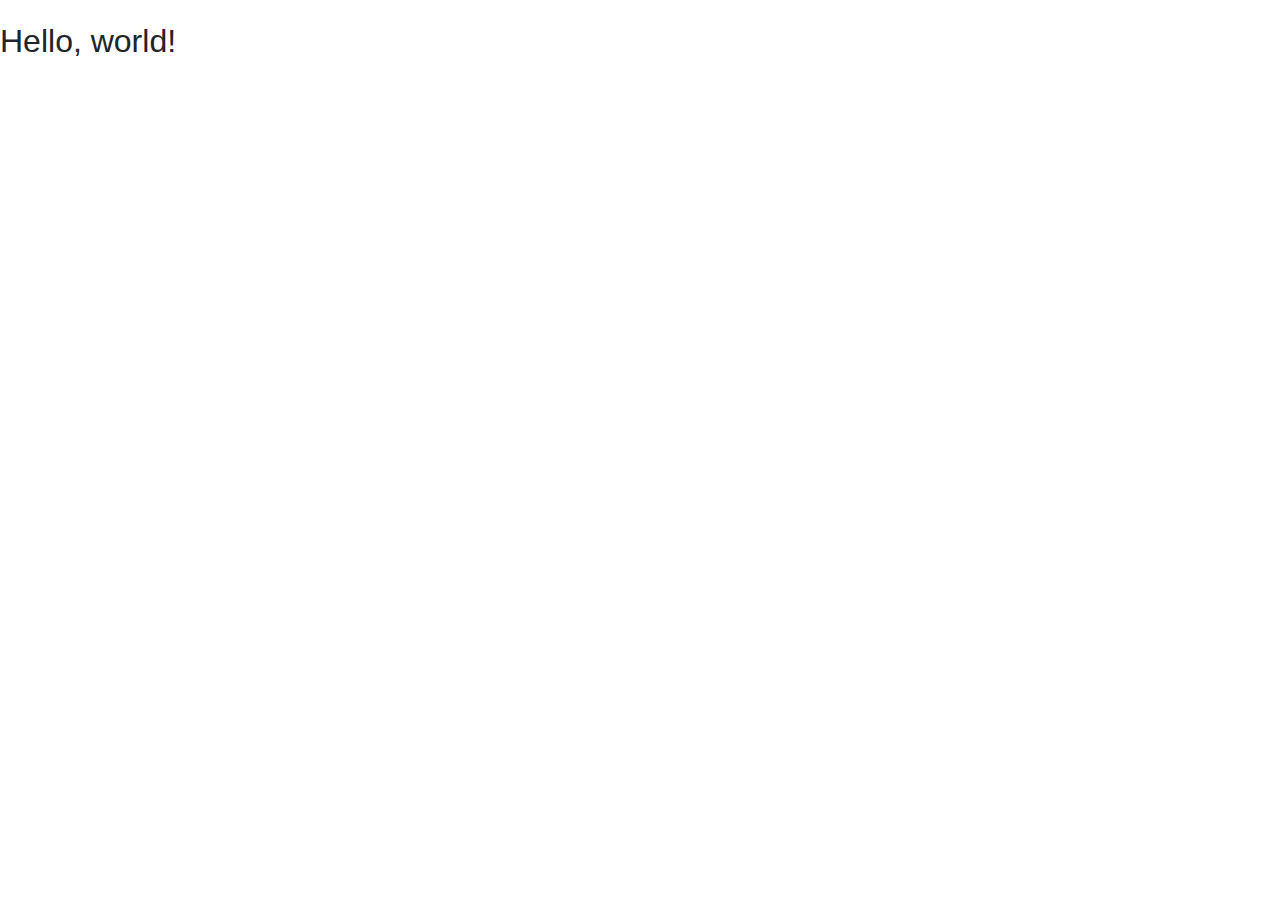
==== commit e452db51: "U3" ====
--- a/index.html
+++ b/index.html
@@ -15,23 +15,6 @@
   <body>
     <h1>Hello, world!</h1>
 
-    <header id="header" class="App-header navbar-fixed-top">
-        <div id="header-navigation" class="Header-navigation"><div class="Navigation ButtonGroup "></div></div>
-        <div class="container">
-            <h1 class="Header-title">
-                <a href="https://chronalc.flarum.cloud" id="home-link">
-                                                <img src="https://chronalc.flarum.cloud/assets/logo-mmslhruw.png" alt="Chronalc Forum" class="Header-logo">
-                                        </a>
-            </h1>
-            <div id="header-primary" class="Header-primary"><ul class="Header-controls"></ul></div>
-            <div id="header-secondary" class="Header-secondary"><ul class="Header-controls"><li class="item-search"><div class="Search "><div class="Search-input"><input class="FormControl" type="search" placeholder="Search Forum"></div><ul class="Dropdown-menu Search-results"></ul></div></li><li class="item-flags"><div class="ButtonGroup Dropdown dropdown NotificationsDropdown itemCount0"><button class="Dropdown-toggle Button Button--flat" data-toggle="dropdown" title="Flagged Posts"><i class="icon fas fa-flag Button-icon"></i><span class="Button-label">Flagged Posts</span></button><div class="Dropdown-menu Dropdown-menu--right"></div></div></li><li class="item-notifications"><div class="ButtonGroup Dropdown dropdown NotificationsDropdown itemCount0"><button class="Dropdown-toggle Button Button--flat" data-toggle="dropdown" title="Notifications"><i class="icon fas fa-bell Button-icon"></i><span class="Button-label">Notifications</span></button><div class="Dropdown-menu Dropdown-menu--right"></div></div></li><li class="item-session"><div class="ButtonGroup Dropdown dropdown SessionDropdown itemCount5"><button class="Dropdown-toggle Button Button--user Button--flat" data-toggle="dropdown"><img class="Avatar " src="https://chronalc.flarum.cloud/assets/avatars/tOVWVHpkF4E9mELz.png" alt=""> <span class="Button-label"><span class="username">admin</span></span></button><ul class="Dropdown-menu dropdown-menu Dropdown-menu--right"><li class="item-profile"><a href="/u/admin" active="false" type="button" title="Profile" class="hasIcon"><i class="icon fas fa-user Button-icon"></i><span class="Button-label">Profile</span></a></li><li class="item-settings"><a href="/settings" active="false" type="button" title="Settings" class="hasIcon"><i class="icon fas fa-cog Button-icon"></i><span class="Button-label">Settings</span></a></li><li class="item-administration"><a href="https://chronalc.flarum.cloud/admin" target="_blank" active="false" type="button" title="Administration" class="hasIcon"><i class="icon fas fa-wrench Button-icon"></i><span class="Button-label">Administration</span></a></li><li class="Dropdown-separator"></li><li class="item-logOut"><button type="button" title="Log Out" class="hasIcon"><i class="icon fas fa-sign-out-alt Button-icon"></i><span class="Button-label">Log Out</span></button></li></ul></div></li></ul></div>
-        </div>
-        <div class="custom-control custom-switch">
-            <input type="checkbox" class="custom-control-input" id="darkSwitch" />
-            <label class="custom-control-label" for="darkSwitch">Dark Mode</label>
-          </div>
-          <script src="dark-mode-switch.min.js"></script>
-    </header>
 
     <!-- Optional JavaScript -->
     <!-- jQuery first, then Popper.js, then Bootstrap JS -->
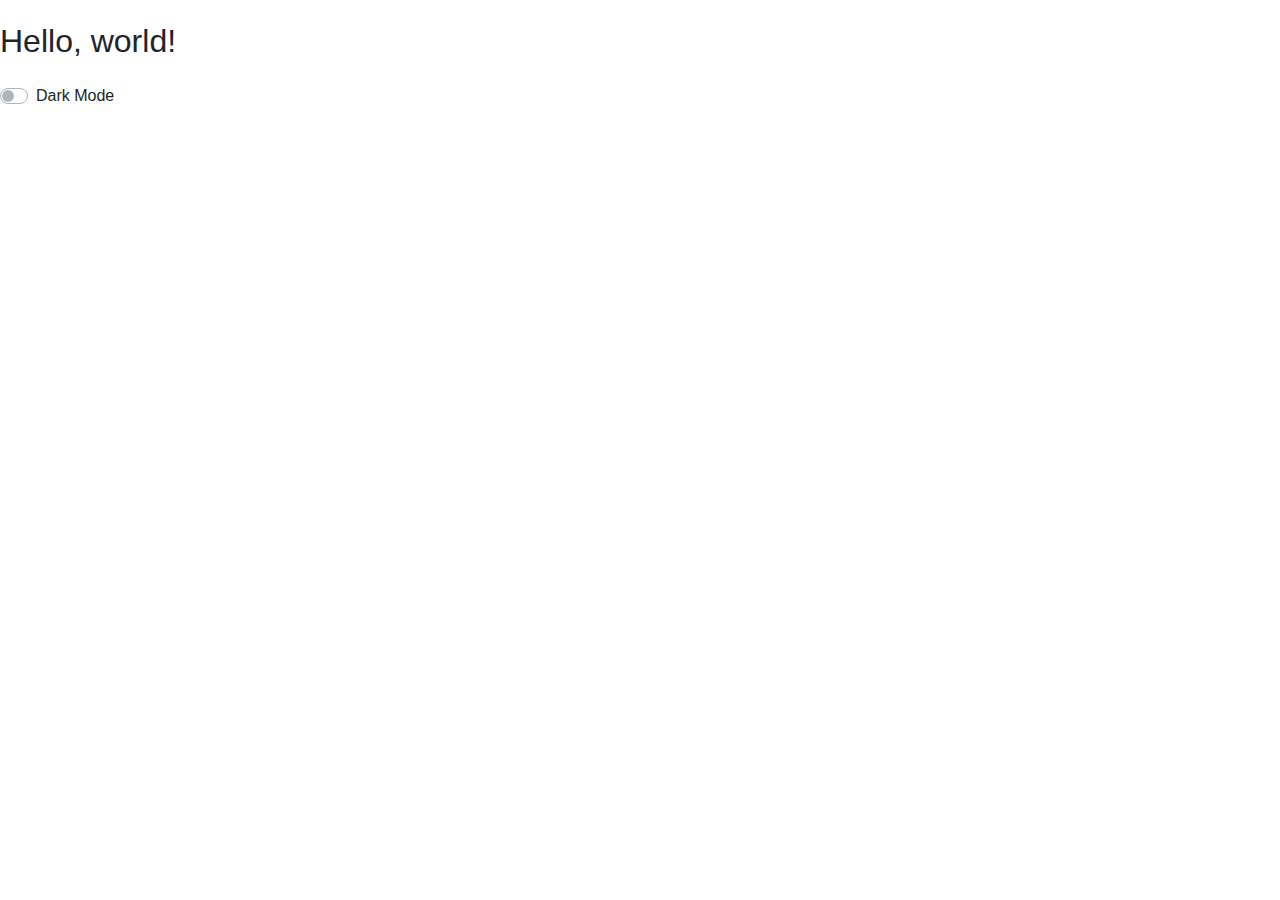
==== commit 1e985440: "U4" ====
--- a/index.html
+++ b/index.html
@@ -5,15 +5,21 @@
     <meta charset="utf-8">
     <title>Chronalc</title>
     <meta name="viewport" content="width=device-width, initial-scale=1, shrink-to-fit=no">
+    <meta name="description" content="Chronalc Web Services">
 
     <!-- Bootstrap CSS -->
     <link rel="stylesheet" href="https://stackpath.bootstrapcdn.com/bootstrap/4.4.1/css/bootstrap.min.css" integrity="sha384-Vkoo8x4CGsO3+Hhxv8T/Q5PaXtkKtu6ug5TOeNV6gBiFeWPGFN9MuhOf23Q9Ifjh" crossorigin="anonymous">
     <link rel="stylesheet" href="css/chronalc.css">
-
-    <title>Hello, world!</title>
+    <link rel="stylesheet" href="dark-mode.css">
   </head>
   <body>
     <h1>Hello, world!</h1>
+
+    <div class="custom-control custom-switch">
+        <input type="checkbox" class="custom-control-input" id="darkSwitch" />
+        <label class="custom-control-label" for="darkSwitch">Dark Mode</label>
+      </div>
+      <script src="dark-mode-switch.min.js"></script>
 
 
     <!-- Optional JavaScript -->
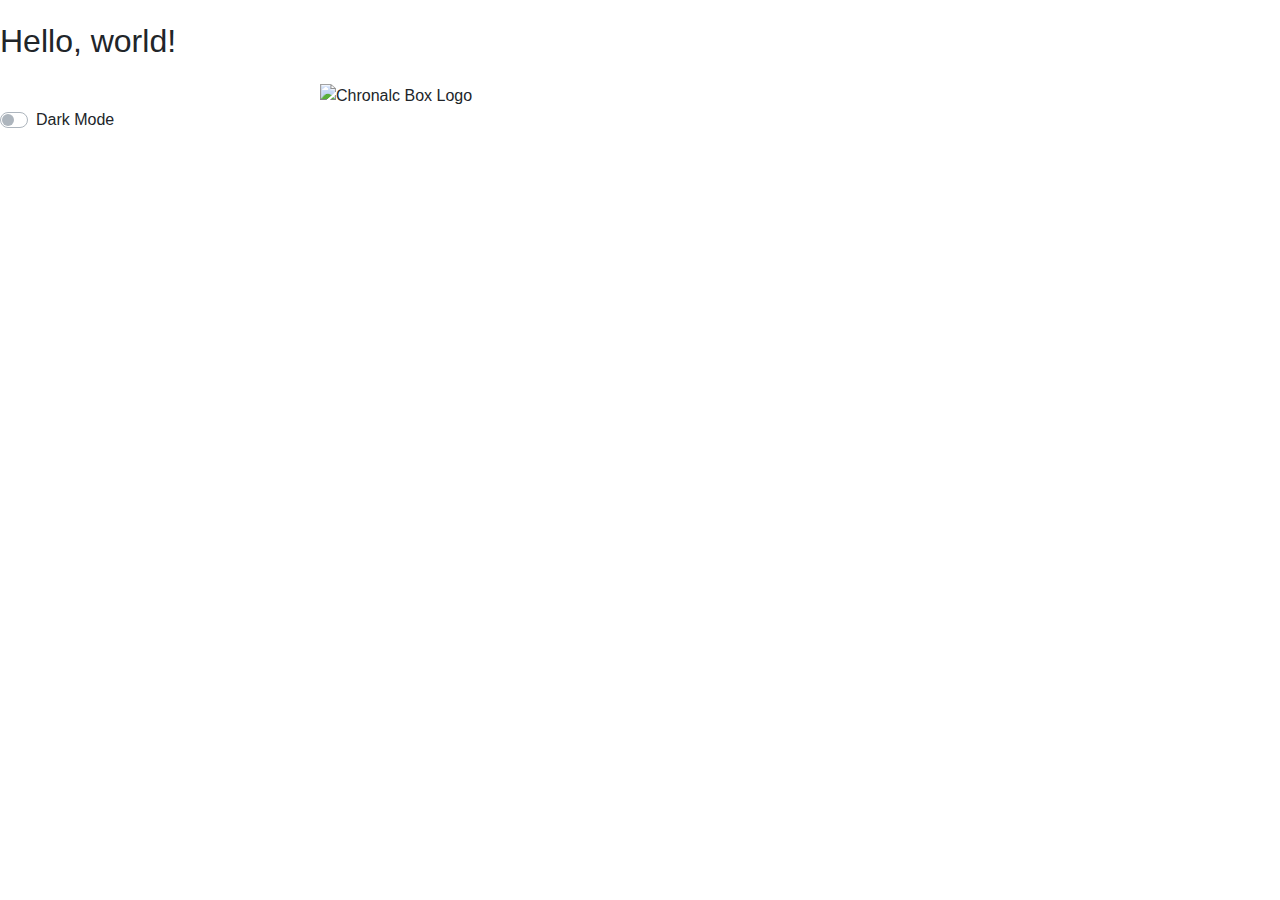
==== commit fb647a36: "U5" ====
--- a/index.html
+++ b/index.html
@@ -15,6 +15,8 @@
   <body>
     <h1>Hello, world!</h1>
 
+    <img src="img/Chronalc_Caja_PNG" alt="Chronalc Box Logo" class="center">
+
     <div class="custom-control custom-switch">
         <input type="checkbox" class="custom-control-input" id="darkSwitch" />
         <label class="custom-control-label" for="darkSwitch">Dark Mode</label>
--- a/css/chronalc.css
+++ b/css/chronalc.css
@@ -1,3 +1,23 @@
+.center {
+    display: block;
+    margin-left: auto;
+    margin-right: auto;
+    width: 50%;
+  }
+
+
+
+
+
+
+
+
+
+
+
+
+
+
 .fas{-moz-osx-font-smoothing:grayscale;-webkit-font-smoothing:antialiased;display:inline-block;font-style:normal;font-variant:normal;text-rendering:auto;line-height:1;}
 .fa-bell:before{content:"\f0f3";}
 .fa-cog:before{content:"\f013";}
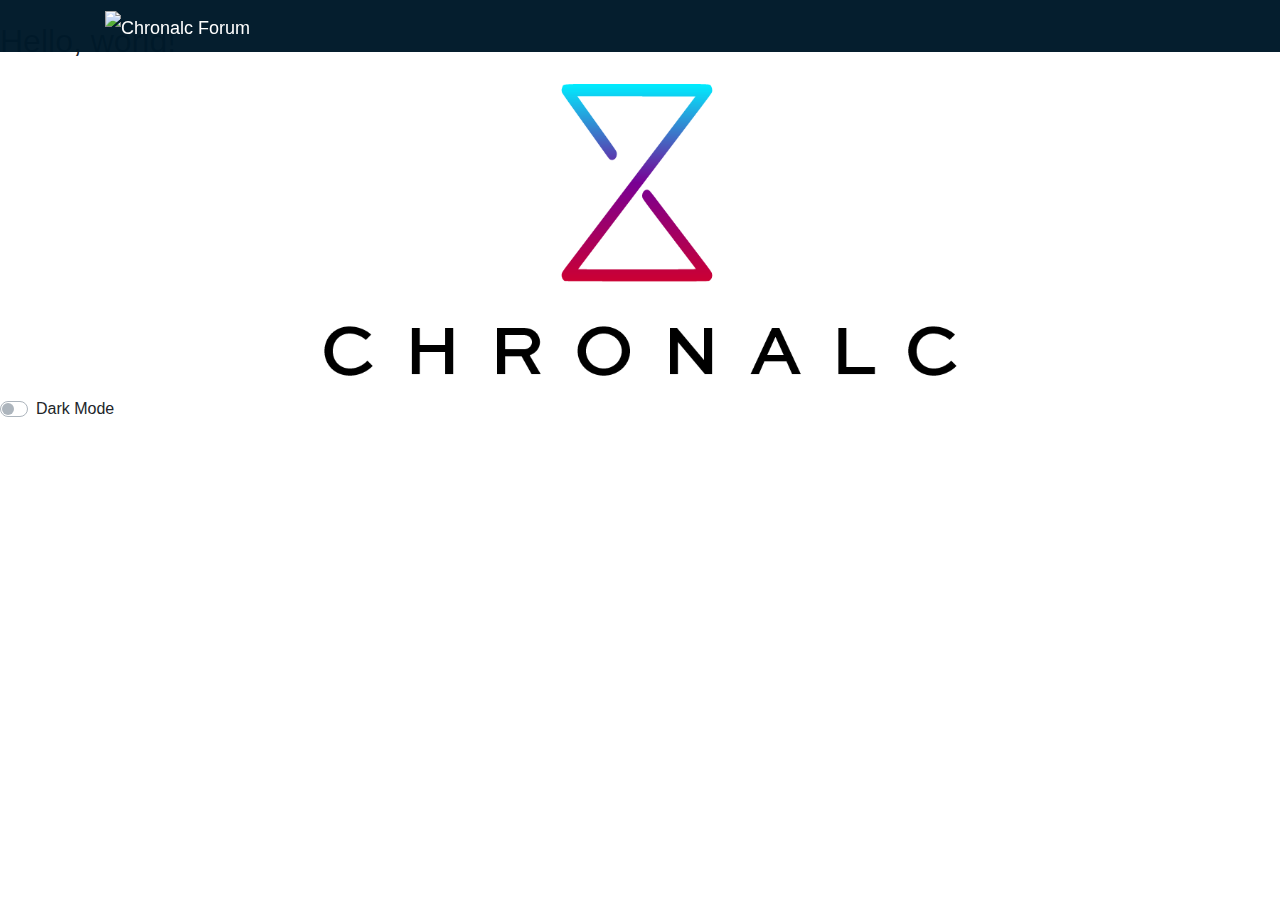
==== commit b79953b4: "U6" ====
--- a/index.html
+++ b/index.html
@@ -10,12 +10,23 @@
     <!-- Bootstrap CSS -->
     <link rel="stylesheet" href="https://stackpath.bootstrapcdn.com/bootstrap/4.4.1/css/bootstrap.min.css" integrity="sha384-Vkoo8x4CGsO3+Hhxv8T/Q5PaXtkKtu6ug5TOeNV6gBiFeWPGFN9MuhOf23Q9Ifjh" crossorigin="anonymous">
     <link rel="stylesheet" href="css/chronalc.css">
-    <link rel="stylesheet" href="dark-mode.css">
+    <link rel="stylesheet" href="css/dark-mode.css">
   </head>
   <body>
+
+    <header id="header" class="App-header navbar-fixed-top">
+        <div id="header-navigation" class="Header-navigation"><div class="Navigation ButtonGroup "></div></div>
+        <div class="container">
+            <h1 class="Header-title">
+                <a href="https://chronalc.flarum.cloud" id="home-link">
+                                                <img src="https://chronalc.flarum.cloud/assets/logo-mmslhruw.png" alt="Chronalc Forum" class="Header-logo">
+                                        </a>
+            </h1>
+        </div>
+    </header>
     <h1>Hello, world!</h1>
 
-    <img src="img/Chronalc_Caja_PNG" alt="Chronalc Box Logo" class="center">
+    <img src="img/Chronalc_Caja_PNG.png" alt="Chronalc Box Logo" class="center">
 
     <div class="custom-control custom-switch">
         <input type="checkbox" class="custom-control-input" id="darkSwitch" />
--- a/css/dark-mode.css
+++ b/css/dark-mode.css
@@ -0,0 +1,16 @@
+[data-theme="dark"] {
+    background-color: #111 !important;
+    color: #eee;
+  }
+  
+  [data-theme="dark"] #header {
+    background-color: #001726 !important;
+  }
+  
+  [data-theme="dark"] .bg-white {
+    background-color: #000 !important;
+  }
+  
+  [data-theme="dark"] .bg-black {
+    background-color: #eee !important;
+  }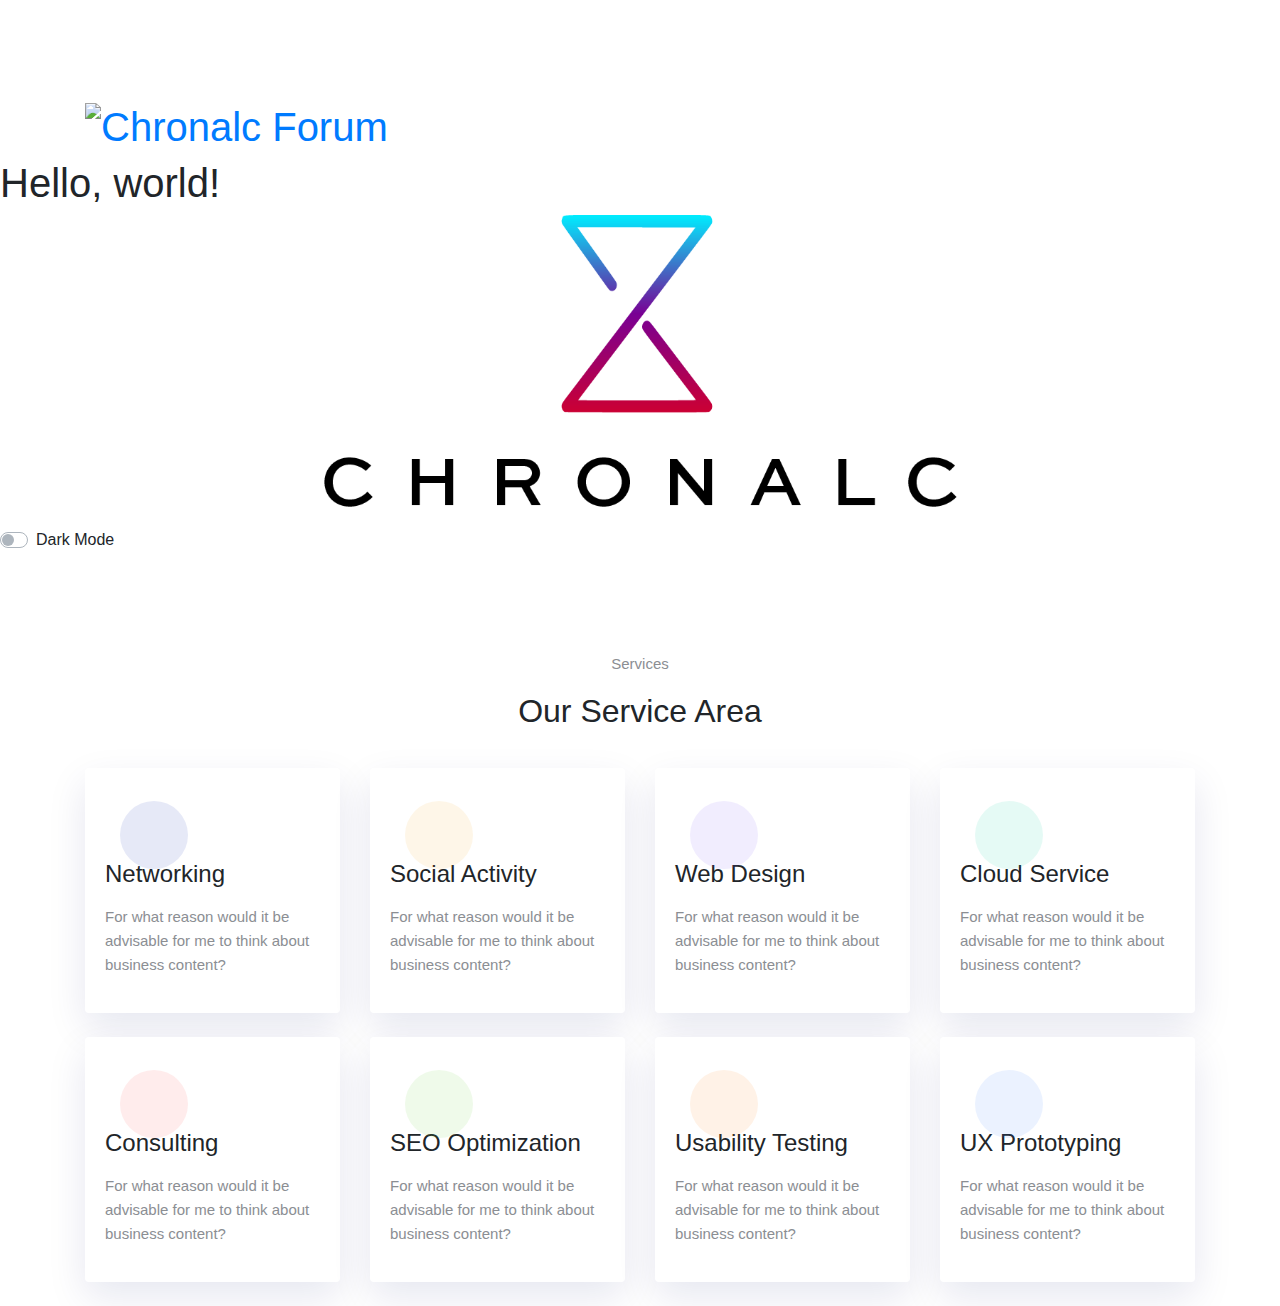
==== commit ae226292: "U7" ====
--- a/index.html
+++ b/index.html
@@ -35,6 +35,92 @@
       <script src="dark-mode-switch.min.js"></script>
 
 
+
+
+
+
+
+
+
+
+      <div class="container">
+        <div class="row">
+            <div class="col-lg-12 text-center">
+                <p class="subtitle">Services</p>
+                <h2 class="section-title">Our Service Area</h2>
+            </div>
+            <div class="col-lg-3 col-sm-6 mb-4">
+                <div class="card border-0 shadow rounded-xs pt-5">
+                    <div class="card-body"> <i class="fa fa-object-ungroup icon-lg icon-primary icon-bg-primary icon-bg-circle mb-3"></i>
+                        <h4 class="mt-4 mb-3">Networking</h4>
+                        <p>For what reason would it be advisable for me to think about business content?</p>
+                    </div>
+                </div>
+            </div>
+            <div class="col-lg-3 col-sm-6 mb-4">
+                <div class="card border-0 shadow rounded-xs pt-5">
+                    <div class="card-body"> <i class="fa fa-users icon-lg icon-yellow icon-bg-yellow icon-bg-circle mb-3"></i>
+                        <h4 class="mt-4 mb-3">Social Activity</h4>
+                        <p>For what reason would it be advisable for me to think about business content?</p>
+                    </div>
+                </div>
+            </div>
+            <div class="col-lg-3 col-sm-6 mb-4">
+                <div class="card border-0 shadow rounded-xs pt-5">
+                    <div class="card-body"> <i class="fa fa-desktop icon-lg icon-purple icon-bg-purple icon-bg-circle mb-3"></i>
+                        <h4 class="mt-4 mb-3">Web Design</h4>
+                        <p>For what reason would it be advisable for me to think about business content?</p>
+                    </div>
+                </div>
+            </div>
+            <div class="col-lg-3 col-sm-6 mb-4">
+                <div class="card border-0 shadow rounded-xs pt-5">
+                    <div class="card-body"> <i class="fa fa-cloud icon-lg icon-cyan icon-bg-cyan icon-bg-circle mb-3"></i>
+                        <h4 class="mt-4 mb-3">Cloud Service</h4>
+                        <p>For what reason would it be advisable for me to think about business content?</p>
+                    </div>
+                </div>
+            </div>
+            <div class="col-lg-3 col-sm-6 mb-4">
+                <div class="card border-0 shadow rounded-xs pt-5">
+                    <div class="card-body"> <i class="fa fa-comments icon-lg icon-red icon-bg-red icon-bg-circle mb-3"></i>
+                        <h4 class="mt-4 mb-3">Consulting</h4>
+                        <p>For what reason would it be advisable for me to think about business content?</p>
+                    </div>
+                </div>
+            </div>
+            <div class="col-lg-3 col-sm-6 mb-4">
+                <div class="card border-0 shadow rounded-xs pt-5">
+                    <div class="card-body"> <i class="fa fa-search-plus icon-lg icon-green icon-bg-green icon-bg-circle mb-3"></i>
+                        <h4 class="mt-4 mb-3">SEO Optimization</h4>
+                        <p>For what reason would it be advisable for me to think about business content?</p>
+                    </div>
+                </div>
+            </div>
+            <div class="col-lg-3 col-sm-6 mb-4">
+                <div class="card border-0 shadow rounded-xs pt-5">
+                    <div class="card-body"> <i class="fa fa-user icon-lg icon-orange icon-bg-orange icon-bg-circle mb-3"></i>
+                        <h4 class="mt-4 mb-3">Usability Testing</h4>
+                        <p>For what reason would it be advisable for me to think about business content?</p>
+                    </div>
+                </div>
+            </div>
+            <div class="col-lg-3 col-sm-6 mb-4">
+                <div class="card border-0 shadow rounded-xs pt-5">
+                    <div class="card-body"> <i class="fa fa-envelope icon-lg icon-blue icon-bg-blue icon-bg-circle mb-3"></i>
+                        <h4 class="mt-4 mb-3">UX Prototyping</h4>
+                        <p>For what reason would it be advisable for me to think about business content?</p>
+                    </div>
+                </div>
+            </div>
+        </div>
+    </div>
+
+
+
+
+
+
     <!-- Optional JavaScript -->
     <!-- jQuery first, then Popper.js, then Bootstrap JS -->
     <script src="https://code.jquery.com/jquery-3.4.1.slim.min.js" integrity="sha384-J6qa4849blE2+poT4WnyKhv5vZF5SrPo0iEjwBvKU7imGFAV0wwj1yYfoRSJoZ+n" crossorigin="anonymous"></script>
--- a/css/chronalc.css
+++ b/css/chronalc.css
@@ -9,175 +9,113 @@
 
 
 
+  .container {
+    margin-top: 100px
+}
 
+.section-title {
+    margin-bottom: 38px
+}
 
+.shadow,
+.subscription-wrapper {
+    box-shadow: 0px 15px 39px 0px rgba(8, 18, 109, 0.1) !important
+}
 
+.icon-primary {
+    color: #062caf
+}
 
+.icon-bg-circle {
+    position: relative
+}
 
+.icon-lg {
+    font-size: 50px
+}
 
+.icon-bg-circle::before {
+    z-index: 1;
+    position: relative
+}
 
+.icon-bg-primary::after {
+    background: #062caf !important
+}
 
+.icon-bg-circle::after {
+    content: '';
+    position: absolute;
+    width: 68px;
+    height: 68px;
+    top: -35px;
+    left: 15px;
+    border-radius: 50%;
+    background: inherit;
+    opacity: .1
+}
 
-.fas{-moz-osx-font-smoothing:grayscale;-webkit-font-smoothing:antialiased;display:inline-block;font-style:normal;font-variant:normal;text-rendering:auto;line-height:1;}
-.fa-bell:before{content:"\f0f3";}
-.fa-cog:before{content:"\f013";}
-.fa-flag:before{content:"\f024";}
-.fa-sign-out-alt:before{content:"\f2f5";}
-.fa-user:before{content:"\f007";}
-.fa-wrench:before{content:"\f0ad";}
-.fas{font-family:'Font Awesome 5 Free';font-weight:900;}
-header{display:block;}
-a{background-color:transparent;}
-a:active,a:hover{outline:0;}
-h1{font-size:2em;margin:.67em 0;}
-img{border:0;}
-button,input{color:inherit;font:inherit;margin:0;}
-button{overflow:visible;}
-button{text-transform:none;}
-button{-webkit-appearance:button;cursor:pointer;}
-button::-moz-focus-inner,input::-moz-focus-inner{border:0;padding:0;}
-input{line-height:normal;}
-input[type="search"]{-webkit-appearance:textfield;-moz-box-sizing:content-box;-webkit-box-sizing:content-box;box-sizing:content-box;}
-@media print{
-*,*:before,*:after{background:transparent!important;color:#000!important;box-shadow:none!important;text-shadow:none!important;}
-a,a:visited{text-decoration:underline;}
-a[href]:after{content:" (" attr(href) ")";}
-img{page-break-inside:avoid;}
-img{max-width:100%!important;}
+p,
+.paragraph {
+    font-weight: 400;
+    color: #8b8e93;
+    font-size: 15px;
+    line-height: 1.6;
+    font-family: "Open Sans", sans-serif
 }
-*,*:before,*:after{-webkit-box-sizing:border-box;-moz-box-sizing:border-box;box-sizing:border-box;}
-h1{line-height:1.3;}
-input,button{font-family:inherit;font-size:inherit;line-height:inherit;}
-a{cursor:pointer;color:#001a2a;text-decoration:none;}
-a:hover{text-decoration:underline;}
-.container{margin-right:auto;margin-left:auto;padding-left:15px;padding-right:15px;}
-.container:before,.container:after{content:" ";display:table;}
-.container:after{clear:both;}
-@media (min-width: 768px) and (max-width: 991px){
-.container{width:768px;}
+
+.icon-bg-yellow::after {
+    background: #f6a622 !important
 }
-@media (min-width: 992px) and (max-width: 1099px){
-.container{width:992px;}
+
+.icon-bg-purple::after {
+    background: #7952f5
 }
-@media (min-width: 1100px){
-.container{width:1100px;}
+
+.icon-yellow {
+    color: #f6a622
 }
-input[type="search"]{-webkit-appearance:none;}
-.Header-controls{margin:0;padding:0;list-style:none;}
-.Header-logo{max-height:30px;vertical-align:middle;}
-@media (max-width: 767px){
-.App-header .container{padding:0;}
-.Header-navigation{display:none;}
-.Header-title{padding:13px 10px;font-size:16px;font-weight:normal;margin:0;text-align:center;}
-.Header-controls{margin-top:10px;}
-.Header-controls>li{padding:0 10px 0;}
-.Header-controls .FormControl,.Header-controls .ButtonGroup,.Header-controls .Button{width:100%;text-align:left;}
-.Header-secondary .Search{margin:10px 0;}
+
+.icon-purple {
+    color: #7952f5
 }
-@media (max-width: 767px){
-.App-drawer a{color:#fff;}
-.App-drawer .Search-input{color:#99a3aa;}
-.App-drawer .FormControl{background:#001726;border:0;color:#99a3aa;}
-.App-drawer .FormControl::-moz-placeholder{color:#99a3aa;opacity:1;}
-.App-drawer .FormControl:-ms-input-placeholder{color:#99a3aa;}
-.App-drawer .FormControl::-webkit-input-placeholder{color:#99a3aa;}
-.App-drawer .FormControl:focus{color:#fff;background:#00080c;}
-.App-drawer .Button,.App-drawer .Button:hover{color:#99a3aa;background:#001726;}
-.App-drawer .Button--flat{background:transparent;}
-.App-drawer .Button:active,.App-drawer .Button:focus{background:#001726;color:#99a3aa;}
+
+.icon-cyan {
+    color: #02d0a1
 }
-@media (min-width: 768px){
-.App-header{background:rgba(0,26,42,0.98);position:fixed;top:0;left:0;right:0;z-index:1000;border-bottom:1px solid #e8ecf3;-webkit-transform:translate3d(0, 0, 0);transform:translate3d(0, 0, 0);-webkit-transition:box-shadow 0.2s, -webkit-transform 0.2s;-o-transition:box-shadow 0.2s, -webkit-transform 0.2s;transition:box-shadow 0.2s, -webkit-transform 0.2s;padding:8px;position:absolute;border-bottom:0;}
-.affix .App-header{position:fixed;}
-.App-header,.App-header a{color:#fff;}
-.App-header .Search-input{color:#99a3aa;}
-.App-header .FormControl{background:#001726;border:0;color:#99a3aa;}
-.App-header .FormControl::-moz-placeholder{color:#99a3aa;opacity:1;}
-.App-header .FormControl:-ms-input-placeholder{color:#99a3aa;}
-.App-header .FormControl::-webkit-input-placeholder{color:#99a3aa;}
-.App-header .FormControl:focus{color:#fff;background:#00080c;}
-.App-header .Button,.App-header .Button:hover{color:#99a3aa;background:#001726;}
-.App-header .Button--flat{background:transparent;}
-.App-header .Button:active,.App-header .Button:focus{background:#001726;color:#99a3aa;}
-.Header-navigation{float:left;margin-right:25px;}
-.Header-controls,.Header-controls>li{display:inline-block;vertical-align:middle;}
-.Header-primary{float:left;}
-.Header-title{float:left;vertical-align:top;font-size:18px;font-weight:normal;margin:0 15px 0 0;line-height:34px;}
-.Header-secondary{float:right;}
-.Header-secondary .Search{margin-right:10px;}
+
+.icon-bg-cyan::after {
+    background: #02d0a1
 }
-@media (min-width: 768px) and (max-width: 767px){
-.App-header{height:46px;}
+
+.icon-bg-red::after {
+    background: #ff4949
 }
-@media (min-width: 768px) and (min-width: 768px){
-.App-header{height:52px;}
+
+.icon-red {
+    color: #ff4949
 }
-@media (min-width: 768px) and (max-width: 991px){
-.Header-secondary .Search:not(.active) input{padding-right:0;}
+
+.icon-bg-green::after {
+    background: #66cc33
 }
-.Avatar{display:inline-block;box-sizing:content-box;color:#fff;text-align:center;vertical-align:top;background-color:#e8ecf3;font-weight:normal;width:48px;height:48px;border-radius:48px;font-size:24px;line-height:48px;}
-.ButtonGroup{position:relative;display:inline-block;vertical-align:middle;}
-.ButtonGroup>.Button{position:relative;float:left;}
-.ButtonGroup>.Button:hover,.ButtonGroup>.Button:focus,.ButtonGroup>.Button:active{z-index:2;}
-.Button{display:inline-block;margin-bottom:0;text-align:center;vertical-align:middle;cursor:pointer;white-space:nowrap;line-height:20px;padding:8px 13px;border-radius:4px;-webkit-user-select:none;-moz-user-select:none;-ms-user-select:none;user-select:none;color:#667c99;background:#e8ecf3;border:0;}
-.Button:hover,.Button:focus{background-color:#d7dfea;}
-.Button:active{background-color:#c7d2e1;}
-.Button:hover{text-decoration:none;}
-.Button:active{-webkit-box-shadow:inset 0 3px 5px rgba(0,0,0,0.125);box-shadow:inset 0 3px 5px rgba(0,0,0,0.125);outline:none;}
-.Button:focus{outline:none;}
-.Button .Button-label{-webkit-transition:margin-right .1s;-o-transition:margin-right .1s;transition:margin-right .1s;}
-.Button--flat{background:transparent;border-radius:18px;}
-.SessionDropdown .Dropdown-toggle{border-radius:18px;}
-.SessionDropdown .Dropdown-toggle .Avatar{margin:-2px 5px -2px -6px;width:24px;height:24px;border-radius:24px;font-size:12px;line-height:24px;}
-.Button-icon{margin-right:7px;}
-.Button-icon{font-size:14px;}
-.Dropdown{position:relative;}
-.Dropdown-menu{position:absolute;top:100%;left:0;z-index:1030;display:none;min-width:160px;padding:8px 0;margin:7px 0;background:#fff;border-radius:4px;-webkit-box-shadow:0 2px 6px rgba(0,0,0,0.35);box-shadow:0 2px 6px rgba(0,0,0,0.35);list-style:none;text-align:left;color:#111;font-size:13px;line-height:1.5;}
-.Dropdown-menu>li>a,.Dropdown-menu>li>button{padding:8px 15px;display:block;width:100%;color:#111;border-radius:0;border:0;background:none;white-space:nowrap;overflow:hidden;text-overflow:ellipsis;-webkit-box-shadow:none;box-shadow:none;text-align:left;font-size:13px;font-weight:normal;text-decoration:none;}
-.Dropdown-menu>li>a.hasIcon,.Dropdown-menu>li>button.hasIcon{padding-left:40px;}
-.Dropdown-menu>li>a .Button-icon,.Dropdown-menu>li>button .Button-icon{float:left;margin-left:-25px;margin-top:2px;width:16px;text-align:center;}
-.Dropdown-menu>li>a:hover,.Dropdown-menu>li>button:hover{background:#e8ecf3;}
-.Dropdown-menu>li>a:focus,.Dropdown-menu>li>button:focus{outline:none;}
-.Dropdown-menu--right{left:auto;right:0;}
-.Dropdown-separator{margin:8px 0;background-color:#e8ecf3;height:1px;}
-@media (max-width: 767px){
-.Dropdown .Dropdown-menu{margin:0;position:fixed;left:0!important;right:0!important;width:auto!important;bottom:0;top:auto;padding:0;padding-bottom:40px!important;display:block;max-height:70vh;border-radius:0;-webkit-box-shadow:0 2px 6px rgba(0,0,0,0.35);box-shadow:0 2px 6px rgba(0,0,0,0.35);visibility:hidden;overflow:auto;-webkit-overflow-scrolling:touch;-webkit-transform:translate3d(0, 70vh, 0);transform:translate3d(0, 70vh, 0);-webkit-transition:-webkit-transform  0.3s, visibility 0s 0.3s;-moz-transition:-moz-transform  0.3s, visibility 0s 0.3s;-o-transition:-o-transform  0.3s, visibility 0s 0.3s;transition:transform  0.3s, visibility 0s 0.3s;}
-.Dropdown .Dropdown-menu>li>a,.Dropdown .Dropdown-menu>li>button{background:#fff;font-size:16px;padding:15px 20px;}
-.Dropdown .Dropdown-menu>li>a.hasIcon,.Dropdown .Dropdown-menu>li>button.hasIcon{padding-left:50px;}
-.Dropdown .Dropdown-menu>li>a .Button-icon,.Dropdown .Dropdown-menu>li>button .Button-icon{font-size:16px;margin-left:-30px;}
-.Dropdown .Dropdown-menu>li>a:hover,.Dropdown .Dropdown-menu>li>button:hover{background:#e8ecf3;}
-.Dropdown-separator{margin:0;}
+
+.icon-green {
+    color: #66cc33
 }
-.FormControl{display:block;width:100%;height:36px;padding:8px 13px;font-size:13px;line-height:1.5;color:#667c99;background-color:#e8ecf3;border:2px solid transparent;border-radius:4px;-webkit-transition:border-color .15s, background .15s;-o-transition:border-color .15s, background .15s;transition:border-color .15s, background .15s;-webkit-appearance:none;}
-.FormControl:focus{background-color:#fff;color:#111;border-color:#001a2a;outline:none;}
-.FormControl::-moz-placeholder{color:#667c99;opacity:1;}
-.FormControl:-ms-input-placeholder{color:#667c99;}
-.FormControl::-webkit-input-placeholder{color:#667c99;}
-@media (max-width: 767px){
-.FormControl{font-size:16px;}
+
+.icon-bg-orange::after {
+    background: #ff7c17
 }
-.Search{position:relative;}
-@media (min-width: 768px){
-.Search{-webkit-transition:margin-left .4s;-o-transition:margin-left .4s;transition:margin-left .4s;}
+
+.icon-orange {
+    color: #ff7c17
 }
-.Search-results{max-height:70vh;overflow:auto;left:auto;right:0;}
-@media (max-width: 767px){
-.Search-results{left:0;}
+
+.icon-bg-blue::after {
+    background: #3682ff
 }
-.Search-input{overflow:hidden;color:#667c99;}
-.Search-input:before{-moz-osx-font-smoothing:grayscale;-webkit-font-smoothing:antialiased;display:inline-block;font-style:normal;font-variant:normal;text-rendering:auto;line-height:1;font-family:'Font Awesome 5 Free';font-weight:900;content:"\f002";float:left;margin-right:-36px;width:36px;font-size:14px;text-align:center;position:relative;padding:8px 0;line-height:1.5;pointer-events:none;}
-.Search-input input{float:left;width:225px;padding-left:32px;padding-right:32px;-webkit-transition:all .4s;-o-transition:all .4s;transition:all .4s;box-sizing:inherit!important;}
-@media (min-width: 1100px){
-.App-header .container{transition:width .2s;}
-}
-.NotificationsDropdown .Dropdown-menu{padding:0;}
-.NotificationsDropdown .Dropdown-toggle .Button-label{margin-left:7px;}
-@media (min-width: 768px){
-.NotificationsDropdown .Dropdown-menu{width:425px;}
-.NotificationsDropdown .Dropdown-toggle{width:36px;text-align:center;padding:8px 0;}
-.NotificationsDropdown .Dropdown-toggle .Button-label{display:none;}
-.NotificationsDropdown .Dropdown-toggle .Button-icon{font-size:16px;vertical-align:-1px;margin:0;}
-}
-/*! CSS Used fontfaces */
-@font-face{font-family:'Font Awesome 5 Free';font-style:normal;font-weight:400;font-display:block;src:url('https://chronalc.flarum.cloud/assets/fonts/fa-regular-400.eot');src:url('https://chronalc.flarum.cloud/assets/fonts/fa-regular-400.eot#iefix') format('embedded-opentype'),url('https://chronalc.flarum.cloud/assets/fonts/fa-regular-400.woff2') format('woff2'),url('https://chronalc.flarum.cloud/assets/fonts/fa-regular-400.woff') format('woff'),url('https://chronalc.flarum.cloud/assets/fonts/fa-regular-400.ttf') format('truetype'),url('https://chronalc.flarum.cloud/assets/fonts/fa-regular-400.svg#fontawesome') format('svg');}
-@font-face{font-family:'Font Awesome 5 Free';font-style:normal;font-weight:900;font-display:block;src:url('https://chronalc.flarum.cloud/assets/fonts/fa-solid-900.eot');src:url('https://chronalc.flarum.cloud/assets/fonts/fa-solid-900.eot#iefix') format('embedded-opentype'),url('https://chronalc.flarum.cloud/assets/fonts/fa-solid-900.woff2') format('woff2'),url('https://chronalc.flarum.cloud/assets/fonts/fa-solid-900.woff') format('woff'),url('https://chronalc.flarum.cloud/assets/fonts/fa-solid-900.ttf') format('truetype'),url('https://chronalc.flarum.cloud/assets/fonts/fa-solid-900.svg#fontawesome') format('svg');}+
+.icon-blue {
+    color: #3682ff
+}